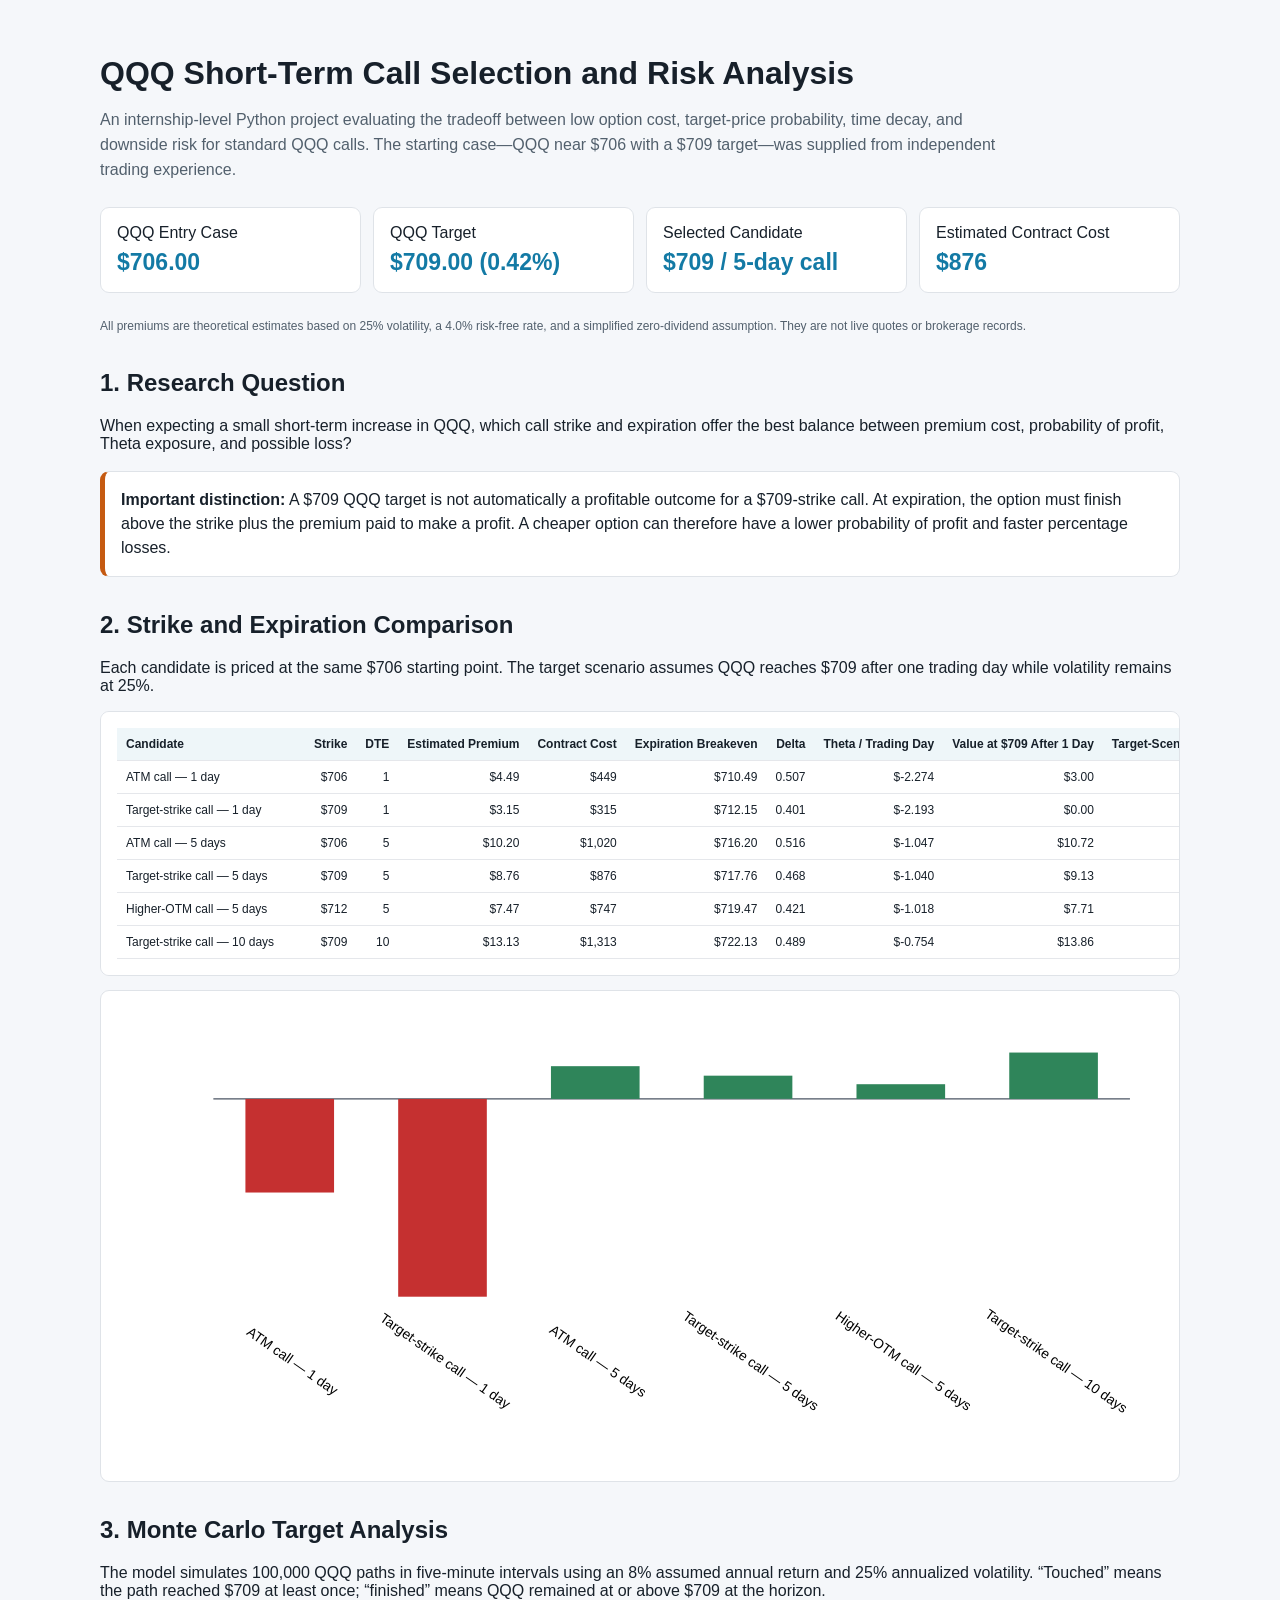
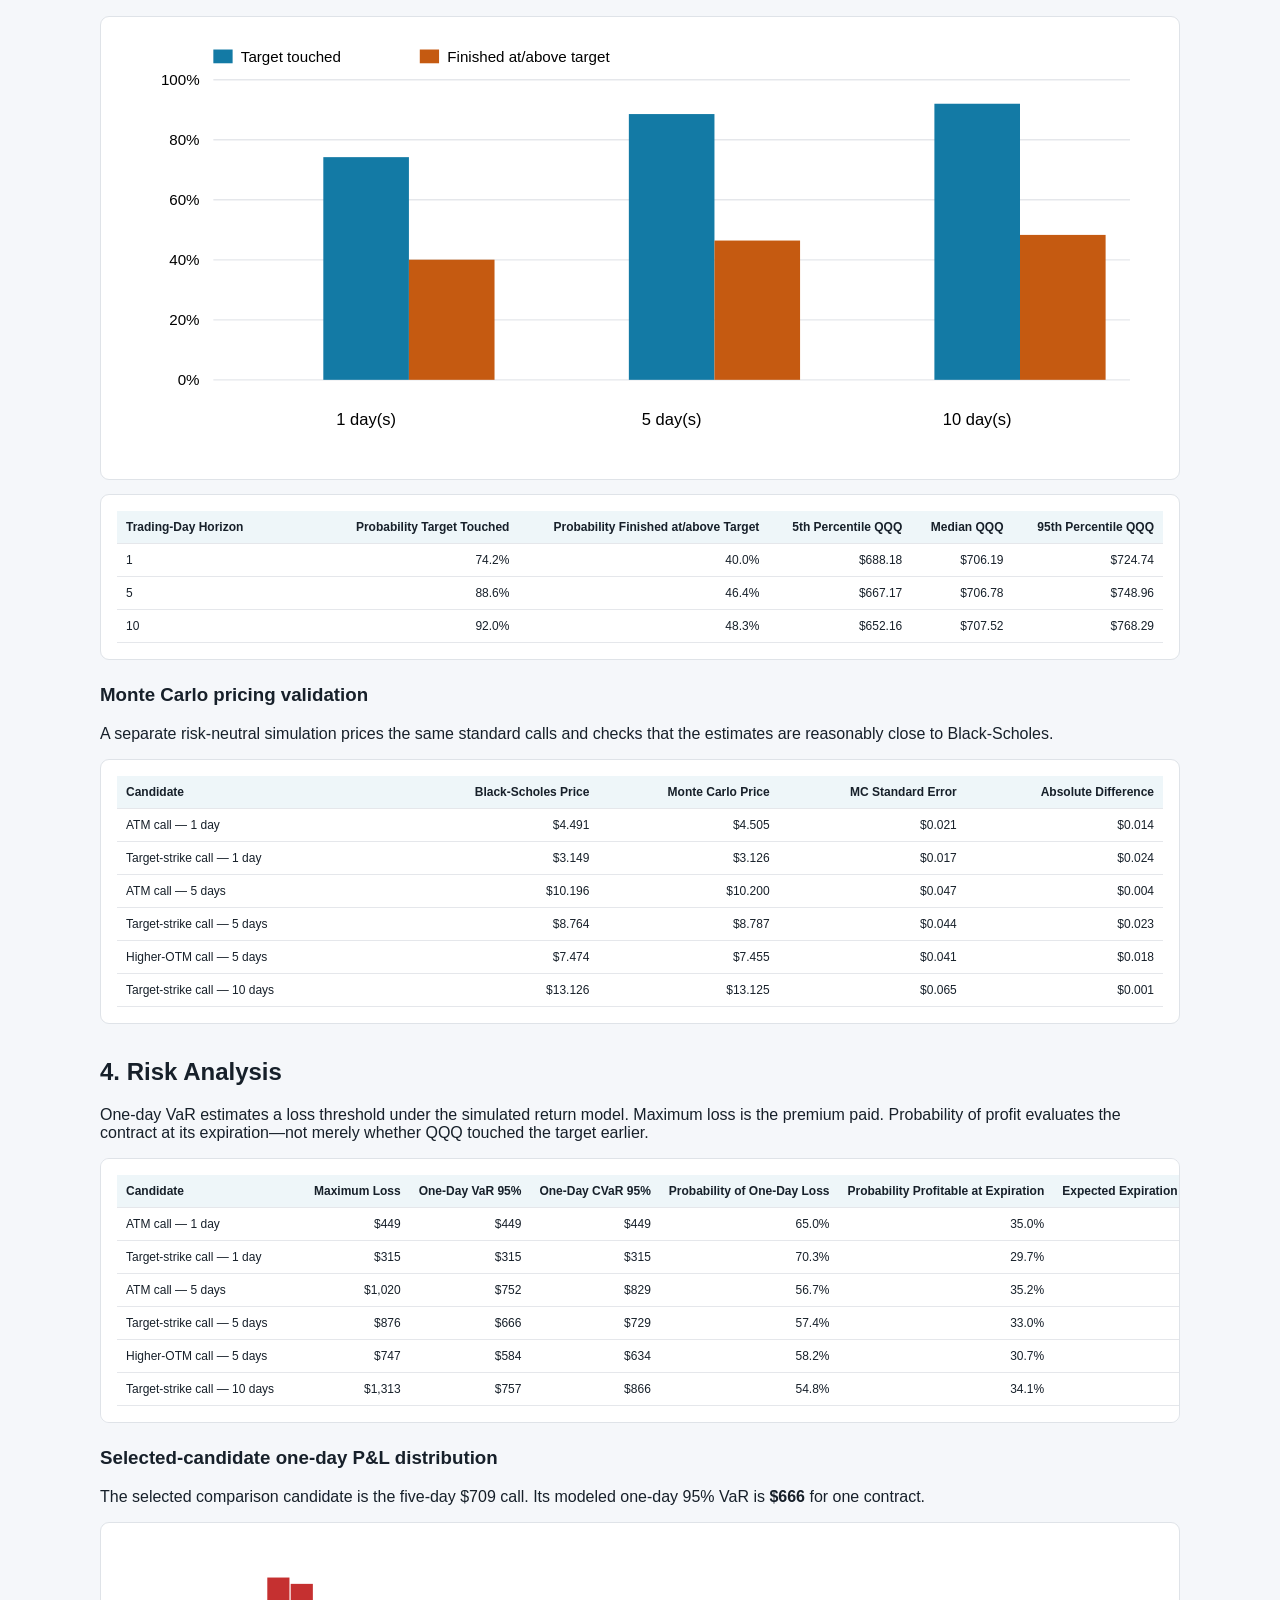
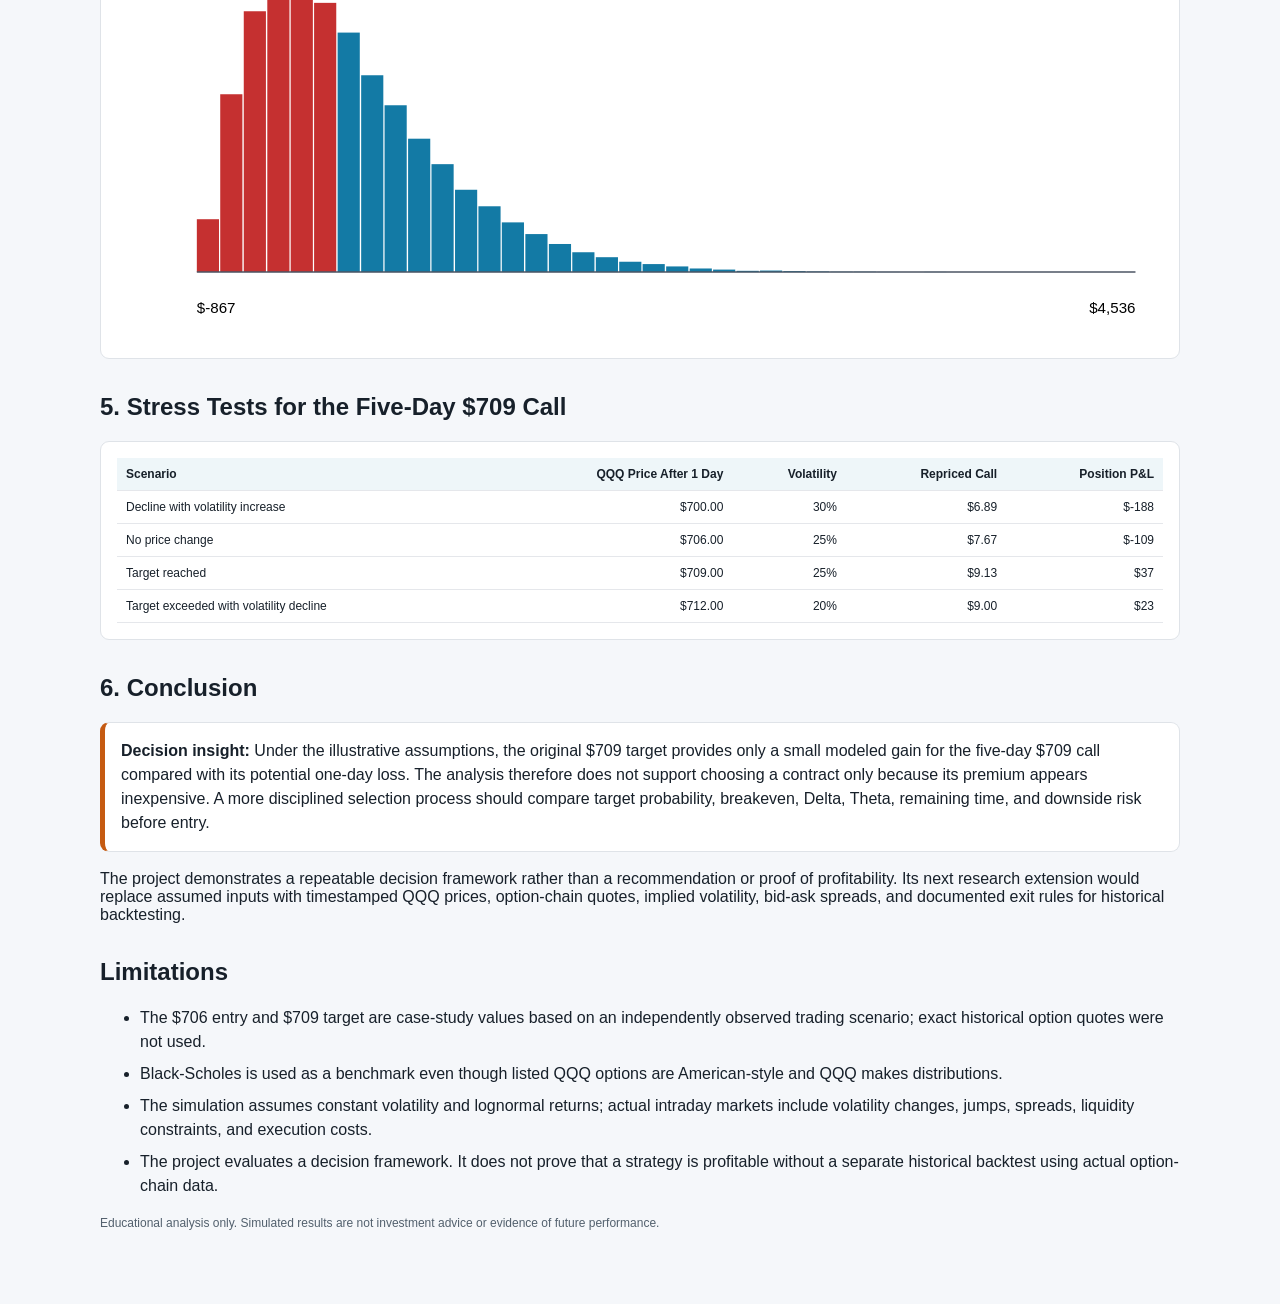
==== docs/index.html @ 21cd330d "Add project website" ====
<!doctype html>
<html lang="en"><head><meta charset="utf-8"><meta name="viewport" content="width=device-width,initial-scale=1">
<title>QQQ Short-Term Call Selection and Risk Analysis</title>
<style>
body { margin:0; background:#f5f7fa; color:#17202a; font-family:Arial,sans-serif; }
main { max-width:1080px; margin:0 auto; padding:34px 24px 60px; }
h1 { margin-bottom:8px; } h2 { margin-top:34px; } h3 { margin-top:24px; }
.subtitle { max-width:900px; color:#52606d; line-height:1.55; }
.cards { display:grid; grid-template-columns:repeat(4,minmax(0,1fr)); gap:12px; margin:24px 0; }
.card,.panel,.insight { background:white; border:1px solid #dfe3e8; border-radius:9px; padding:16px; }
.card strong { display:block; color:#137aa5; font-size:23px; margin-top:7px; }
.panel { margin-top:14px; overflow-x:auto; }
.insight { border-left:5px solid #c55a11; line-height:1.5; margin:18px 0; }
table { border-collapse:collapse; width:100%; font-size:12px; }
th,td { border-bottom:1px solid #e5e7eb; padding:9px; text-align:right; white-space:nowrap; }
th:first-child,td:first-child { text-align:left; white-space:normal; min-width:170px; }
th { background:#eef6f9; } li { margin:8px 0; line-height:1.5; }
svg { width:100%; height:auto; } .note { font-size:12px; color:#52606d; line-height:1.5; }
@media(max-width:760px) { .cards { grid-template-columns:repeat(2,1fr); } }
</style></head><body><main>
<h1>QQQ Short-Term Call Selection and Risk Analysis</h1>
<p class="subtitle">An internship-level Python project evaluating the tradeoff between low option cost, target-price probability, time decay, and downside risk for standard QQQ calls. The starting case—QQQ near $706 with a $709 target—was supplied from independent trading experience.</p>
<div class="cards">
  <div class="card">QQQ Entry Case<strong>$706.00</strong></div>
  <div class="card">QQQ Target<strong>$709.00 (0.42%)</strong></div>
  <div class="card">Selected Candidate<strong>$709 / 5-day call</strong></div>
  <div class="card">Estimated Contract Cost<strong>$876</strong></div>
</div>
<p class="note">All premiums are theoretical estimates based on 25% volatility, a 4.0% risk-free rate, and a simplified zero-dividend assumption. They are not live quotes or brokerage records.</p>
<h2>1. Research Question</h2>
<p>When expecting a small short-term increase in QQQ, which call strike and expiration offer the best balance between premium cost, probability of profit, Theta exposure, and possible loss?</p>
<div class="insight"><strong>Important distinction:</strong> A $709 QQQ target is not automatically a profitable outcome for a $709-strike call. At expiration, the option must finish above the strike plus the premium paid to make a profit. A cheaper option can therefore have a lower probability of profit and faster percentage losses.</div>
<h2>2. Strike and Expiration Comparison</h2>
<p>Each candidate is priced at the same $706 starting point. The target scenario assumes QQQ reaches $709 after one trading day while volatility remains at 25%.</p>
<div class="panel"><table><thead><tr><th>Candidate</th><th>Strike</th><th>DTE</th><th>Estimated Premium</th><th>Contract Cost</th><th>Expiration Breakeven</th><th>Delta</th><th>Theta / Trading Day</th><th>Value at $709 After 1 Day</th><th>Target-Scenario P&amp;L</th><th>Target-Scenario Return</th></tr></thead><tbody><tr><td>ATM call — 1 day</td><td>$706</td><td>1</td><td>$4.49</td><td>$449</td><td>$710.49</td><td>0.507</td><td>$-2.274</td><td>$3.00</td><td>$-149</td><td>-33.2%</td></tr><tr><td>Target-strike call — 1 day</td><td>$709</td><td>1</td><td>$3.15</td><td>$315</td><td>$712.15</td><td>0.401</td><td>$-2.193</td><td>$0.00</td><td>$-315</td><td>-100.0%</td></tr><tr><td>ATM call — 5 days</td><td>$706</td><td>5</td><td>$10.20</td><td>$1,020</td><td>$716.20</td><td>0.516</td><td>$-1.047</td><td>$10.72</td><td>$52</td><td>5.1%</td></tr><tr><td>Target-strike call — 5 days</td><td>$709</td><td>5</td><td>$8.76</td><td>$876</td><td>$717.76</td><td>0.468</td><td>$-1.040</td><td>$9.13</td><td>$37</td><td>4.2%</td></tr><tr><td>Higher-OTM call — 5 days</td><td>$712</td><td>5</td><td>$7.47</td><td>$747</td><td>$719.47</td><td>0.421</td><td>$-1.018</td><td>$7.71</td><td>$23</td><td>3.1%</td></tr><tr><td>Target-strike call — 10 days</td><td>$709</td><td>10</td><td>$13.13</td><td>$1,313</td><td>$722.13</td><td>0.489</td><td>$-0.754</td><td>$13.86</td><td>$74</td><td>5.6%</td></tr></tbody></table></div>
<div class="panel"><svg viewBox="0 0 760 330" role="img" aria-label="Target scenario profit and loss"><line x1="70" y1="66.8" x2="736" y2="66.8" stroke="#4b5563"/><rect x="93.3" y="66.8" width="64.4" height="68.0" fill="#c53030"/><text x="125.5" y="260" text-anchor="middle" font-size="10" transform="rotate(35 125.5 260)">ATM call — 1 day</text><rect x="204.3" y="66.8" width="64.4" height="143.7" fill="#c53030"/><text x="236.5" y="260" text-anchor="middle" font-size="10" transform="rotate(35 236.5 260)">Target-strike call — 1 day</text><rect x="315.3" y="43.0" width="64.4" height="23.8" fill="#2f855a"/><text x="347.5" y="260" text-anchor="middle" font-size="10" transform="rotate(35 347.5 260)">ATM call — 5 days</text><rect x="426.3" y="49.9" width="64.4" height="16.8" fill="#2f855a"/><text x="458.5" y="260" text-anchor="middle" font-size="10" transform="rotate(35 458.5 260)">Target-strike call — 5 days</text><rect x="537.3" y="56.1" width="64.4" height="10.7" fill="#2f855a"/><text x="569.5" y="260" text-anchor="middle" font-size="10" transform="rotate(35 569.5 260)">Higher-OTM call — 5 days</text><rect x="648.3" y="33.1" width="64.4" height="33.7" fill="#2f855a"/><text x="680.5" y="260" text-anchor="middle" font-size="10" transform="rotate(35 680.5 260)">Target-strike call — 10 days</text></svg></div>
<h2>3. Monte Carlo Target Analysis</h2>
<p>The model simulates 100,000 QQQ paths in five-minute intervals using an 8% assumed annual return and 25% annualized volatility. “Touched” means the path reached $709 at least once; “finished” means QQQ remained at or above $709 at the horizon.</p>
<div class="panel"><svg viewBox="0 0 760 310" role="img" aria-label="Target probabilities by horizon"><line x1="70" y1="252.0" x2="736" y2="252.0" stroke="#e5e7eb"/><text x="60" y="256.0" text-anchor="end" font-size="11">0%</text><line x1="70" y1="208.4" x2="736" y2="208.4" stroke="#e5e7eb"/><text x="60" y="212.4" text-anchor="end" font-size="11">20%</text><line x1="70" y1="164.8" x2="736" y2="164.8" stroke="#e5e7eb"/><text x="60" y="168.8" text-anchor="end" font-size="11">40%</text><line x1="70" y1="121.2" x2="736" y2="121.2" stroke="#e5e7eb"/><text x="60" y="125.2" text-anchor="end" font-size="11">60%</text><line x1="70" y1="77.6" x2="736" y2="77.6" stroke="#e5e7eb"/><text x="60" y="81.6" text-anchor="end" font-size="11">80%</text><line x1="70" y1="34.0" x2="736" y2="34.0" stroke="#e5e7eb"/><text x="60" y="38.0" text-anchor="end" font-size="11">100%</text><rect x="149.9" y="90.2" width="62.2" height="161.8" fill="#137aa5"/><rect x="212.1" y="164.7" width="62.2" height="87.3" fill="#c55a11"/><text x="181.0" y="285" text-anchor="middle" font-size="12">1 day(s)</text><rect x="371.9" y="58.9" width="62.2" height="193.1" fill="#137aa5"/><rect x="434.1" y="150.8" width="62.2" height="101.2" fill="#c55a11"/><text x="403.0" y="285" text-anchor="middle" font-size="12">5 day(s)</text><rect x="593.9" y="51.4" width="62.2" height="200.6" fill="#137aa5"/><rect x="656.1" y="146.7" width="62.2" height="105.3" fill="#c55a11"/><text x="625.0" y="285" text-anchor="middle" font-size="12">10 day(s)</text><rect x="70" y="12" width="14" height="10" fill="#137aa5"/><text x="90" y="21" font-size="11">Target touched</text><rect x="220" y="12" width="14" height="10" fill="#c55a11"/><text x="240" y="21" font-size="11">Finished at/above target</text></svg></div>
<div class="panel"><table><thead><tr><th>Trading-Day Horizon</th><th>Probability Target Touched</th><th>Probability Finished at/above Target</th><th>5th Percentile QQQ</th><th>Median QQQ</th><th>95th Percentile QQQ</th></tr></thead><tbody><tr><td>1</td><td>74.2%</td><td>40.0%</td><td>$688.18</td><td>$706.19</td><td>$724.74</td></tr><tr><td>5</td><td>88.6%</td><td>46.4%</td><td>$667.17</td><td>$706.78</td><td>$748.96</td></tr><tr><td>10</td><td>92.0%</td><td>48.3%</td><td>$652.16</td><td>$707.52</td><td>$768.29</td></tr></tbody></table></div>
<h3>Monte Carlo pricing validation</h3>
<p>A separate risk-neutral simulation prices the same standard calls and checks that the estimates are reasonably close to Black-Scholes.</p>
<div class="panel"><table><thead><tr><th>Candidate</th><th>Black-Scholes Price</th><th>Monte Carlo Price</th><th>MC Standard Error</th><th>Absolute Difference</th></tr></thead><tbody><tr><td>ATM call — 1 day</td><td>$4.491</td><td>$4.505</td><td>$0.021</td><td>$0.014</td></tr><tr><td>Target-strike call — 1 day</td><td>$3.149</td><td>$3.126</td><td>$0.017</td><td>$0.024</td></tr><tr><td>ATM call — 5 days</td><td>$10.196</td><td>$10.200</td><td>$0.047</td><td>$0.004</td></tr><tr><td>Target-strike call — 5 days</td><td>$8.764</td><td>$8.787</td><td>$0.044</td><td>$0.023</td></tr><tr><td>Higher-OTM call — 5 days</td><td>$7.474</td><td>$7.455</td><td>$0.041</td><td>$0.018</td></tr><tr><td>Target-strike call — 10 days</td><td>$13.126</td><td>$13.125</td><td>$0.065</td><td>$0.001</td></tr></tbody></table></div>
<h2>4. Risk Analysis</h2>
<p>One-day VaR estimates a loss threshold under the simulated return model. Maximum loss is the premium paid. Probability of profit evaluates the contract at its expiration—not merely whether QQQ touched the target earlier.</p>
<div class="panel"><table><thead><tr><th>Candidate</th><th>Maximum Loss</th><th>One-Day VaR 95%</th><th>One-Day CVaR 95%</th><th>Probability of One-Day Loss</th><th>Probability Profitable at Expiration</th><th>Expected Expiration P&amp;L</th></tr></thead><tbody><tr><td>ATM call — 1 day</td><td>$449</td><td>$449</td><td>$449</td><td>65.0%</td><td>35.0%</td><td>$9</td></tr><tr><td>Target-strike call — 1 day</td><td>$315</td><td>$315</td><td>$315</td><td>70.3%</td><td>29.7%</td><td>$7</td></tr><tr><td>ATM call — 5 days</td><td>$1,020</td><td>$752</td><td>$829</td><td>56.7%</td><td>35.2%</td><td>$36</td></tr><tr><td>Target-strike call — 5 days</td><td>$876</td><td>$666</td><td>$729</td><td>57.4%</td><td>33.0%</td><td>$33</td></tr><tr><td>Higher-OTM call — 5 days</td><td>$747</td><td>$584</td><td>$634</td><td>58.2%</td><td>30.7%</td><td>$30</td></tr><tr><td>Target-strike call — 10 days</td><td>$1,313</td><td>$757</td><td>$866</td><td>54.8%</td><td>34.1%</td><td>$69</td></tr></tbody></table></div>
<h3>Selected-candidate one-day P&amp;L distribution</h3>
<p>The selected comparison candidate is the five-day $709 call. Its modeled one-day 95% VaR is <strong>$666</strong> for one contract.</p>
<div class="panel"><svg viewBox="0 0 760 290" role="img" aria-label="Selected call simulated one-day profit and loss"><rect x="58.0" y="203.6" width="16.1" height="38.4" fill="#c53030"/><rect x="75.0" y="112.8" width="16.1" height="129.2" fill="#c53030"/><rect x="92.1" y="52.5" width="16.1" height="189.5" fill="#c53030"/><rect x="109.2" y="28.0" width="16.1" height="214.0" fill="#c53030"/><rect x="126.2" y="32.6" width="16.1" height="209.4" fill="#c53030"/><rect x="143.2" y="46.4" width="16.1" height="195.6" fill="#c53030"/><rect x="160.3" y="68.0" width="16.1" height="174.0" fill="#137aa5"/><rect x="177.4" y="99.0" width="16.1" height="143.0" fill="#137aa5"/><rect x="194.4" y="120.8" width="16.1" height="121.2" fill="#137aa5"/><rect x="211.5" y="145.1" width="16.1" height="96.9" fill="#137aa5"/><rect x="228.5" y="163.6" width="16.1" height="78.4" fill="#137aa5"/><rect x="245.6" y="182.2" width="16.1" height="59.8" fill="#137aa5"/><rect x="262.6" y="194.2" width="16.1" height="47.8" fill="#137aa5"/><rect x="279.6" y="205.9" width="16.1" height="36.1" fill="#137aa5"/><rect x="296.7" y="214.4" width="16.1" height="27.6" fill="#137aa5"/><rect x="313.8" y="221.6" width="16.1" height="20.4" fill="#137aa5"/><rect x="330.8" y="227.6" width="16.1" height="14.4" fill="#137aa5"/><rect x="347.9" y="231.2" width="16.1" height="10.8" fill="#137aa5"/><rect x="364.9" y="234.5" width="16.1" height="7.5" fill="#137aa5"/><rect x="381.9" y="236.2" width="16.1" height="5.8" fill="#137aa5"/><rect x="399.0" y="237.9" width="16.1" height="4.1" fill="#137aa5"/><rect x="416.1" y="239.4" width="16.1" height="2.6" fill="#137aa5"/><rect x="433.1" y="240.2" width="16.1" height="1.8" fill="#137aa5"/><rect x="450.2" y="241.1" width="16.1" height="0.9" fill="#137aa5"/><rect x="467.2" y="240.9" width="16.1" height="1.1" fill="#137aa5"/><rect x="484.2" y="241.3" width="16.1" height="0.7" fill="#137aa5"/><rect x="501.3" y="241.6" width="16.1" height="0.4" fill="#137aa5"/><rect x="518.4" y="241.8" width="16.1" height="0.2" fill="#137aa5"/><rect x="535.4" y="241.8" width="16.1" height="0.2" fill="#137aa5"/><rect x="552.5" y="241.9" width="16.1" height="0.1" fill="#137aa5"/><rect x="569.5" y="242.0" width="16.1" height="0.0" fill="#137aa5"/><rect x="586.6" y="241.9" width="16.1" height="0.1" fill="#137aa5"/><rect x="603.6" y="242.0" width="16.1" height="0.0" fill="#137aa5"/><rect x="620.6" y="242.0" width="16.1" height="0.0" fill="#137aa5"/><rect x="637.7" y="242.0" width="16.1" height="0.0" fill="#137aa5"/><rect x="654.8" y="242.0" width="16.1" height="0.0" fill="#137aa5"/><rect x="671.8" y="242.0" width="16.1" height="0.0" fill="#137aa5"/><rect x="688.9" y="242.0" width="16.1" height="0.0" fill="#137aa5"/><rect x="705.9" y="242.0" width="16.1" height="0.0" fill="#137aa5"/><rect x="723.0" y="242.0" width="16.1" height="0.0" fill="#137aa5"/><line x1="58" y1="242" x2="740" y2="242" stroke="#4b5563"/><text x="58" y="272" font-size="11">$-867</text><text x="740" y="272" text-anchor="end" font-size="11">$4,536</text></svg></div>
<h2>5. Stress Tests for the Five-Day $709 Call</h2>
<div class="panel"><table><thead><tr><th>Scenario</th><th>QQQ Price After 1 Day</th><th>Volatility</th><th>Repriced Call</th><th>Position P&amp;L</th></tr></thead><tbody><tr><td>Decline with volatility increase</td><td>$700.00</td><td>30%</td><td>$6.89</td><td>$-188</td></tr><tr><td>No price change</td><td>$706.00</td><td>25%</td><td>$7.67</td><td>$-109</td></tr><tr><td>Target reached</td><td>$709.00</td><td>25%</td><td>$9.13</td><td>$37</td></tr><tr><td>Target exceeded with volatility decline</td><td>$712.00</td><td>20%</td><td>$9.00</td><td>$23</td></tr></tbody></table></div>
<h2>6. Conclusion</h2>
<div class="insight"><strong>Decision insight:</strong> Under the illustrative assumptions, the original $709 target provides only a small modeled gain for the five-day $709 call compared with its potential one-day loss. The analysis therefore does not support choosing a contract only because its premium appears inexpensive. A more disciplined selection process should compare target probability, breakeven, Delta, Theta, remaining time, and downside risk before entry.</div>
<p>The project demonstrates a repeatable decision framework rather than a recommendation or proof of profitability. Its next research extension would replace assumed inputs with timestamped QQQ prices, option-chain quotes, implied volatility, bid-ask spreads, and documented exit rules for historical backtesting.</p>
<h2>Limitations</h2>
<ul>
  <li>The $706 entry and $709 target are case-study values based on an independently observed trading scenario; exact historical option quotes were not used.</li>
  <li>Black-Scholes is used as a benchmark even though listed QQQ options are American-style and QQQ makes distributions.</li>
  <li>The simulation assumes constant volatility and lognormal returns; actual intraday markets include volatility changes, jumps, spreads, liquidity constraints, and execution costs.</li>
  <li>The project evaluates a decision framework. It does not prove that a strategy is profitable without a separate historical backtest using actual option-chain data.</li>
</ul>
<p class="note">Educational analysis only. Simulated results are not investment advice or evidence of future performance.</p>
</main></body></html>
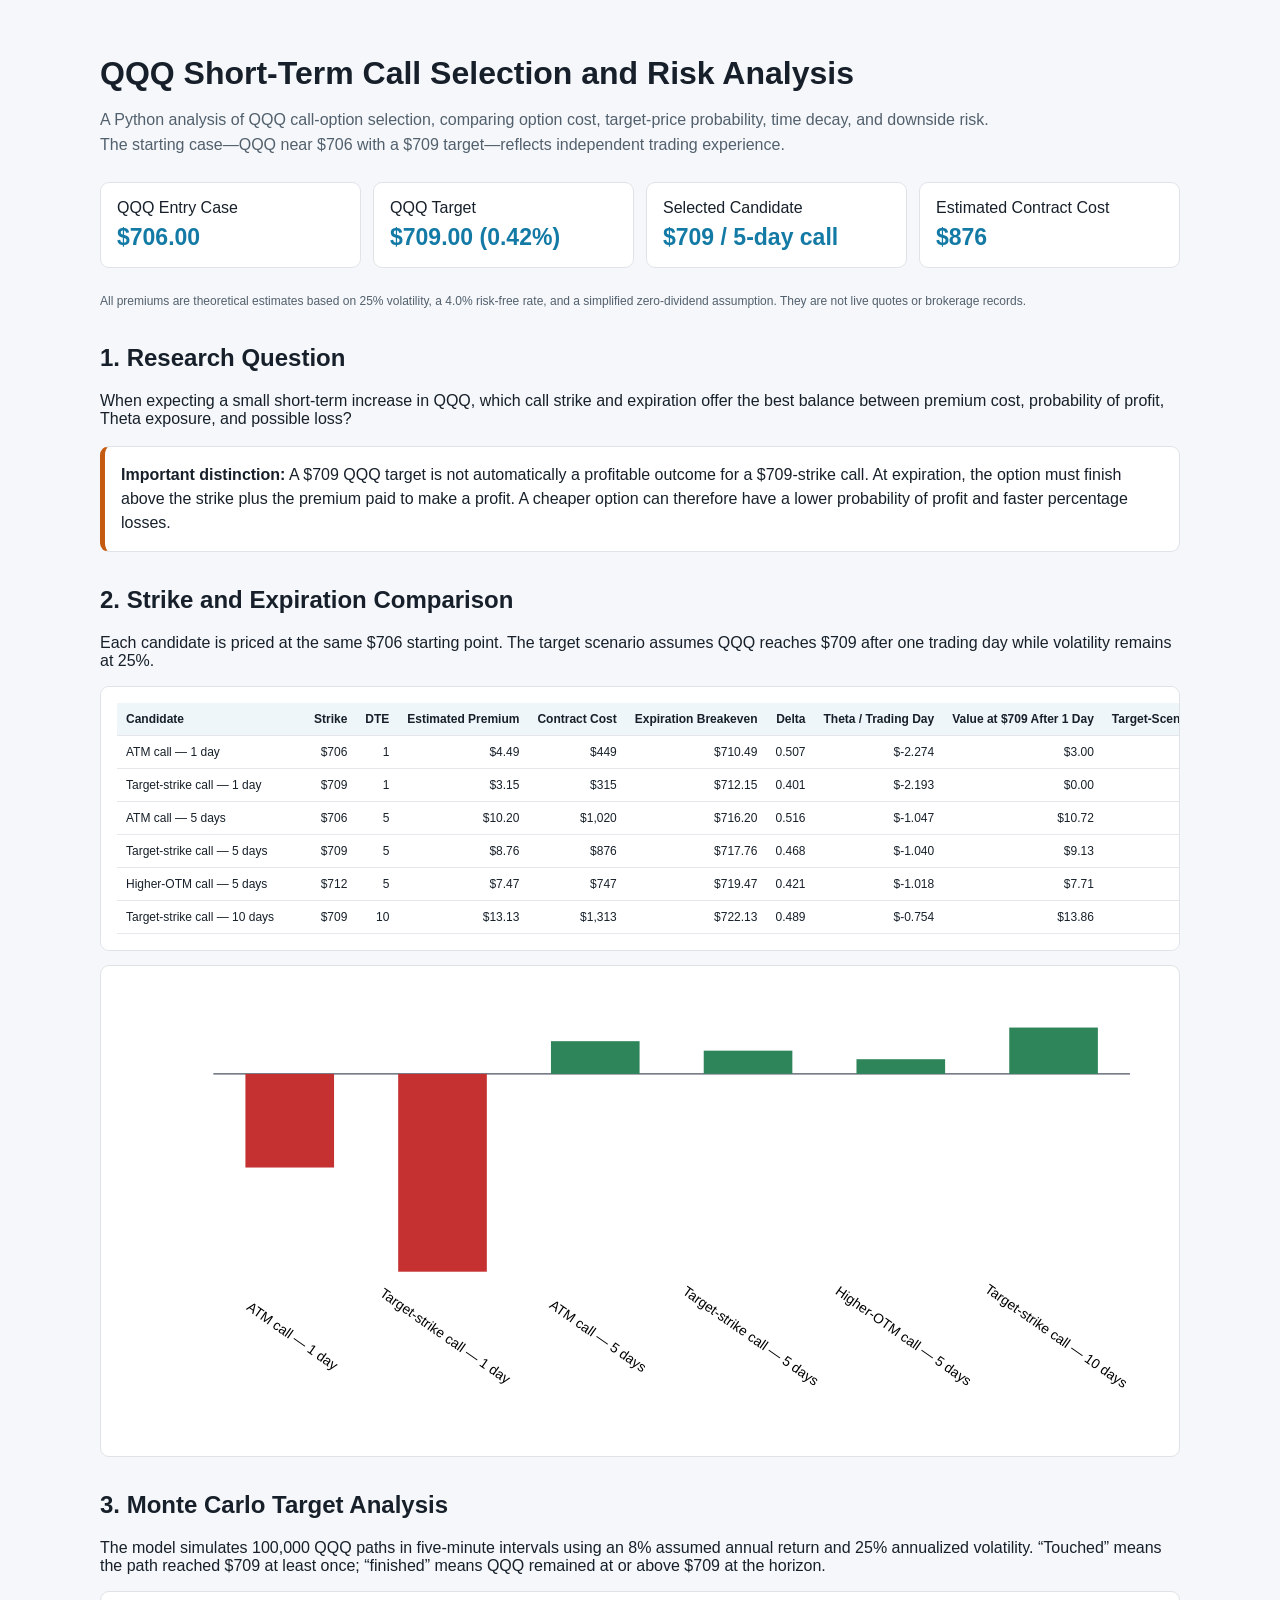
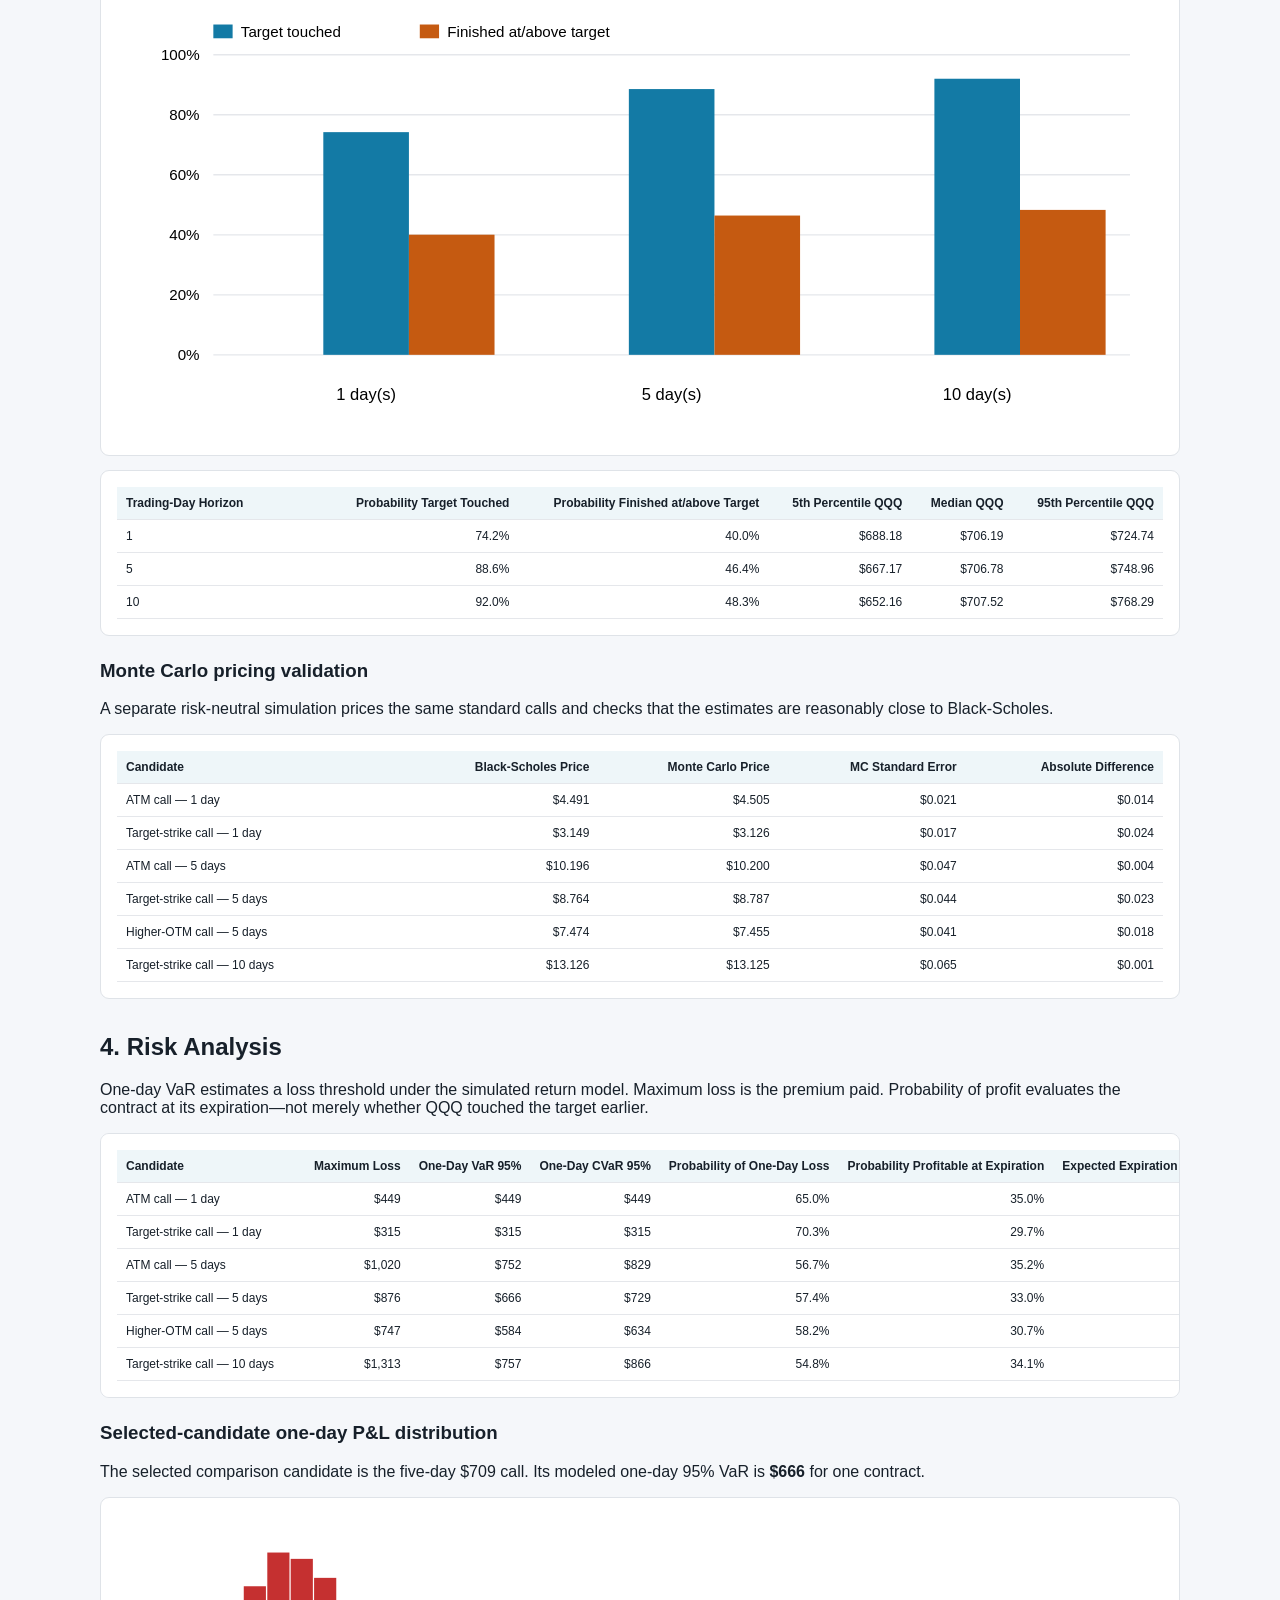
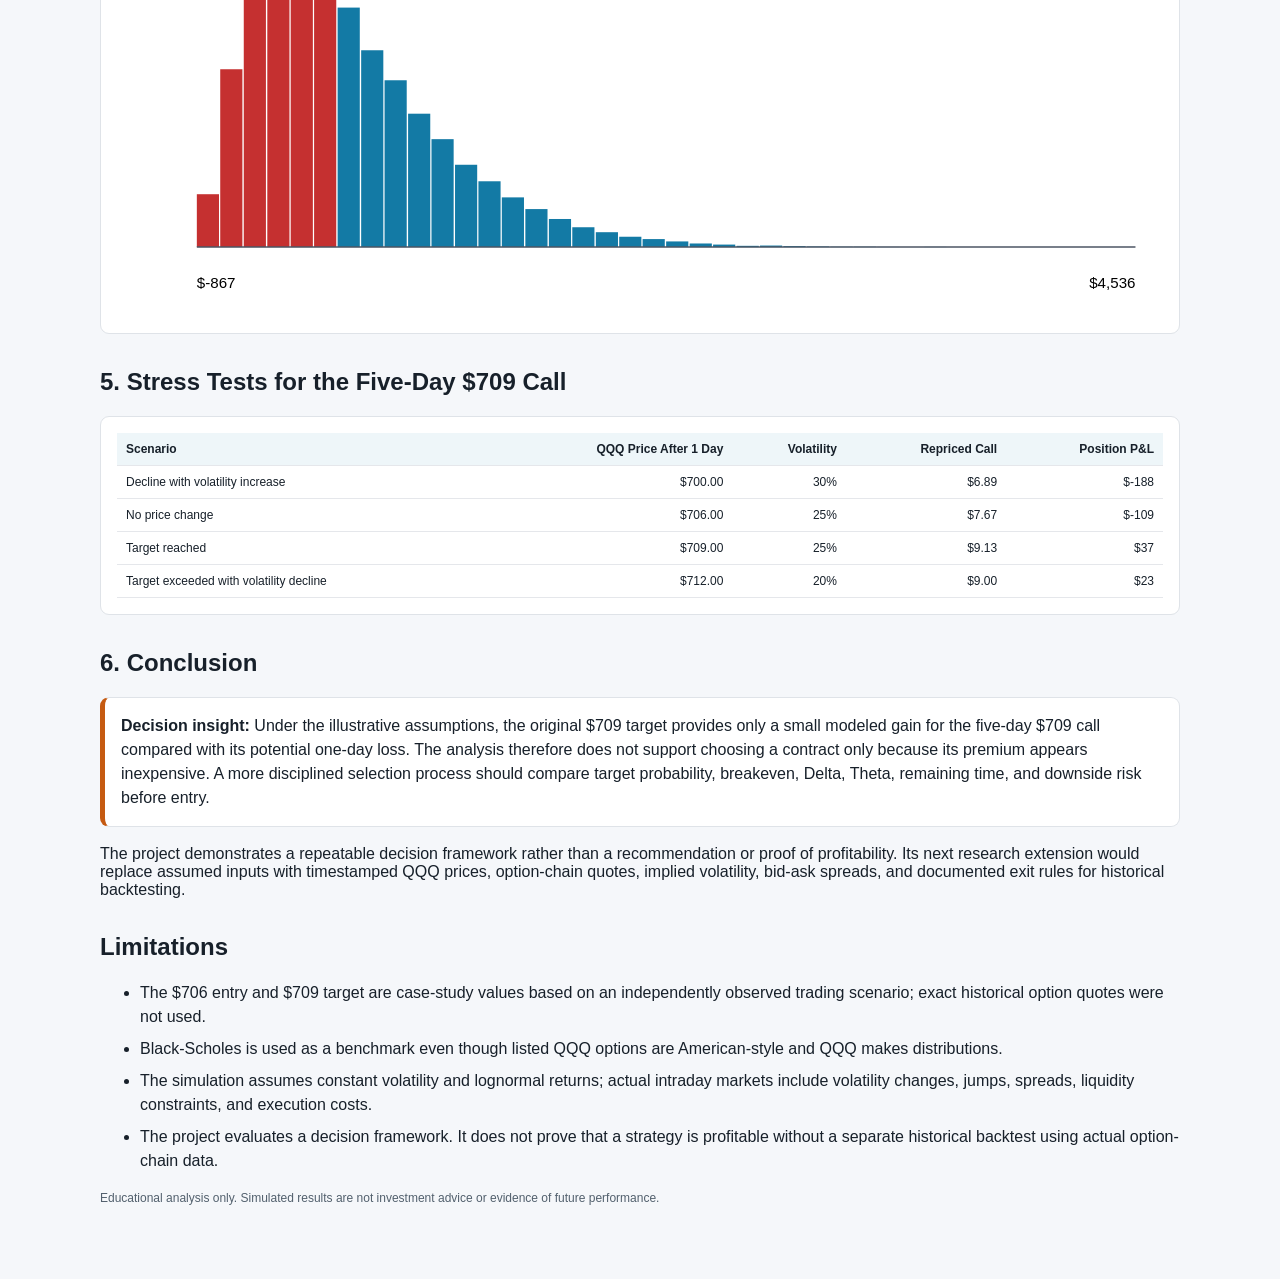
==== commit 69d7a319: "Refine QQQ project introduction" ====
--- a/docs/index.html
+++ b/docs/index.html
@@ -19,7 +19,7 @@
 @media(max-width:760px) { .cards { grid-template-columns:repeat(2,1fr); } }
 </style></head><body><main>
 <h1>QQQ Short-Term Call Selection and Risk Analysis</h1>
-<p class="subtitle">An internship-level Python project evaluating the tradeoff between low option cost, target-price probability, time decay, and downside risk for standard QQQ calls. The starting case—QQQ near $706 with a $709 target—was supplied from independent trading experience.</p>
+<p class="subtitle">A Python analysis of QQQ call-option selection, comparing option cost, target-price probability, time decay, and downside risk. The starting case—QQQ near $706 with a $709 target—reflects independent trading experience.</p>
 <div class="cards">
   <div class="card">QQQ Entry Case<strong>$706.00</strong></div>
   <div class="card">QQQ Target<strong>$709.00 (0.42%)</strong></div>
@@ -60,4 +60,4 @@
   <li>The project evaluates a decision framework. It does not prove that a strategy is profitable without a separate historical backtest using actual option-chain data.</li>
 </ul>
 <p class="note">Educational analysis only. Simulated results are not investment advice or evidence of future performance.</p>
-</main></body></html>+</main></body></html>
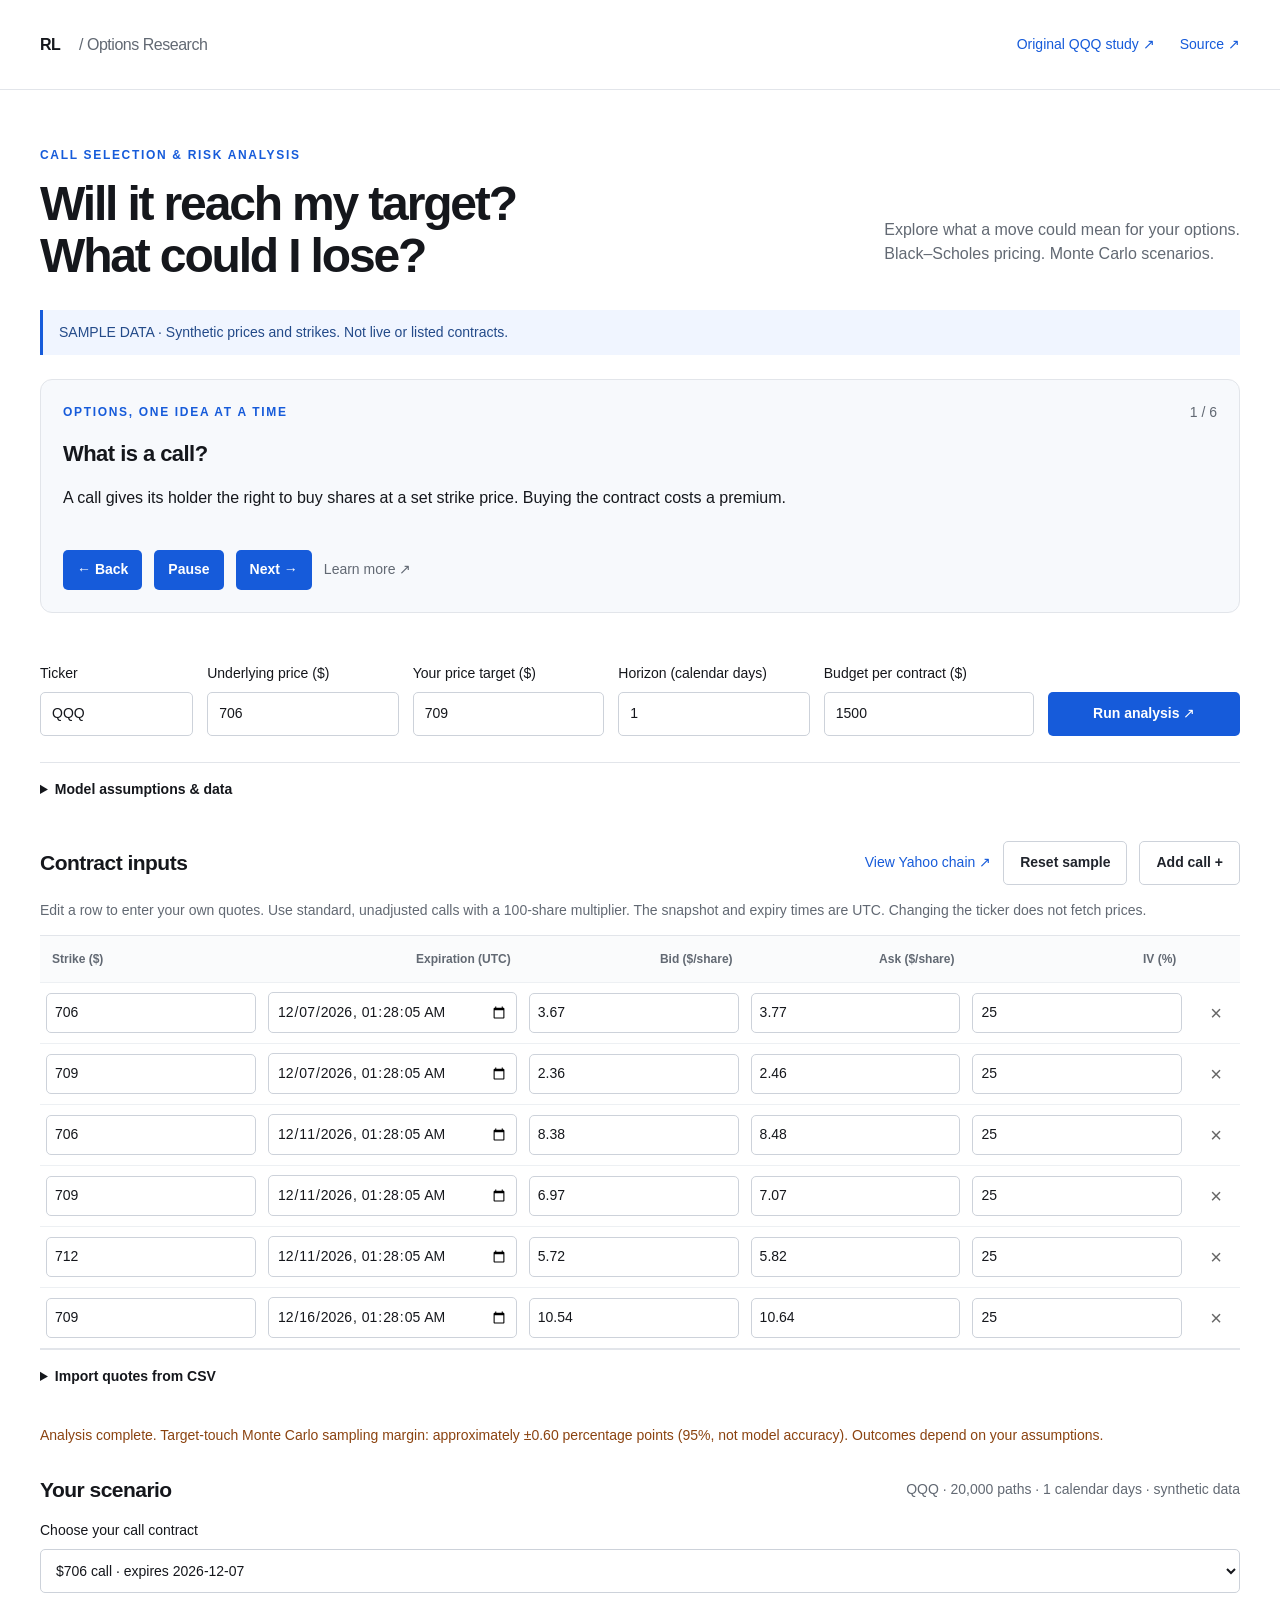
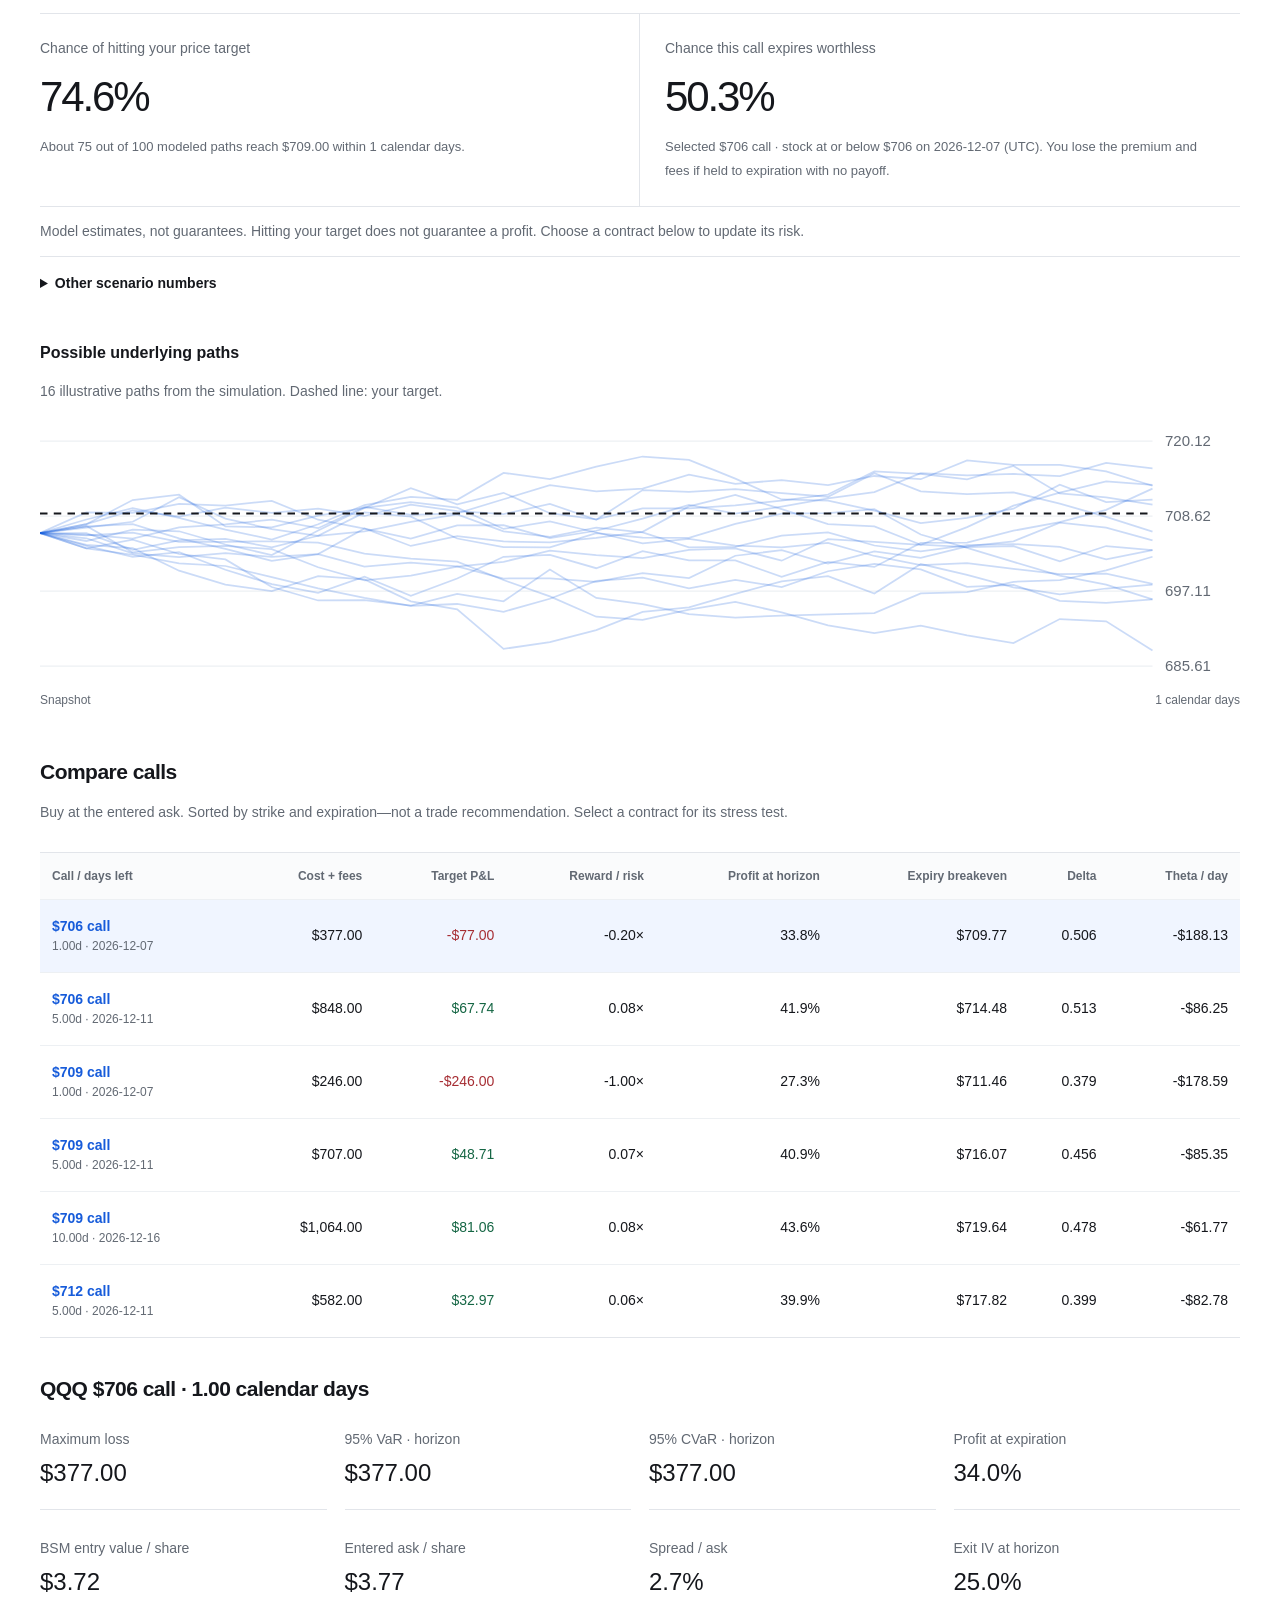
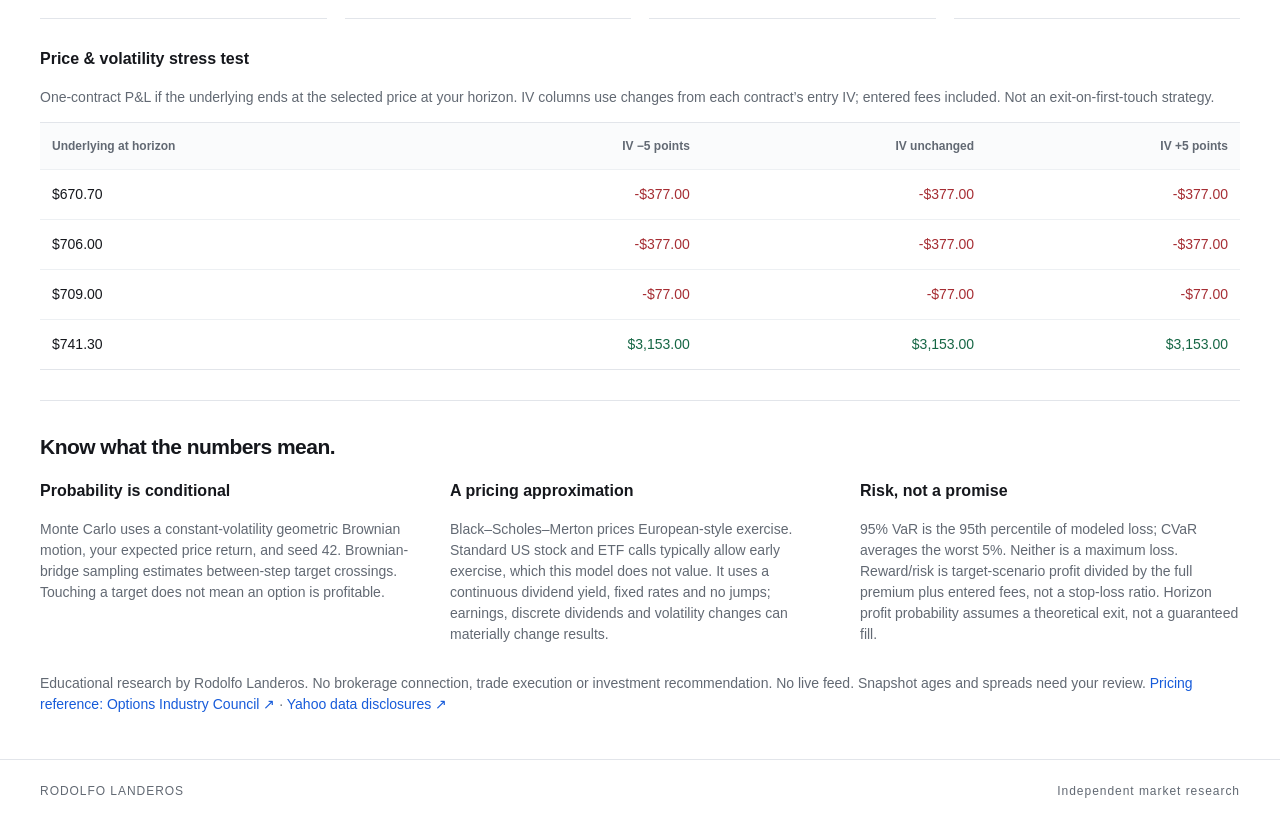
==== commit 8ee9cd62: "Add beginner probability summary and rotating options lessons" ====
--- a/docs/index.html
+++ b/docs/index.html
@@ -1,63 +1,386 @@
 <!doctype html>
-<html lang="en"><head><meta charset="utf-8"><meta name="viewport" content="width=device-width,initial-scale=1">
-<title>QQQ Short-Term Call Selection and Risk Analysis</title>
-<style>
-body { margin:0; background:#f5f7fa; color:#17202a; font-family:Arial,sans-serif; }
-main { max-width:1080px; margin:0 auto; padding:34px 24px 60px; }
-h1 { margin-bottom:8px; } h2 { margin-top:34px; } h3 { margin-top:24px; }
-.subtitle { max-width:900px; color:#52606d; line-height:1.55; }
-.cards { display:grid; grid-template-columns:repeat(4,minmax(0,1fr)); gap:12px; margin:24px 0; }
-.card,.panel,.insight { background:white; border:1px solid #dfe3e8; border-radius:9px; padding:16px; }
-.card strong { display:block; color:#137aa5; font-size:23px; margin-top:7px; }
-.panel { margin-top:14px; overflow-x:auto; }
-.insight { border-left:5px solid #c55a11; line-height:1.5; margin:18px 0; }
-table { border-collapse:collapse; width:100%; font-size:12px; }
-th,td { border-bottom:1px solid #e5e7eb; padding:9px; text-align:right; white-space:nowrap; }
-th:first-child,td:first-child { text-align:left; white-space:normal; min-width:170px; }
-th { background:#eef6f9; } li { margin:8px 0; line-height:1.5; }
-svg { width:100%; height:auto; } .note { font-size:12px; color:#52606d; line-height:1.5; }
-@media(max-width:760px) { .cards { grid-template-columns:repeat(2,1fr); } }
-</style></head><body><main>
-<h1>QQQ Short-Term Call Selection and Risk Analysis</h1>
-<p class="subtitle">A Python analysis of QQQ call-option selection, comparing option cost, target-price probability, time decay, and downside risk. The starting case—QQQ near $706 with a $709 target—reflects independent trading experience.</p>
-<div class="cards">
-  <div class="card">QQQ Entry Case<strong>$706.00</strong></div>
-  <div class="card">QQQ Target<strong>$709.00 (0.42%)</strong></div>
-  <div class="card">Selected Candidate<strong>$709 / 5-day call</strong></div>
-  <div class="card">Estimated Contract Cost<strong>$876</strong></div>
-</div>
-<p class="note">All premiums are theoretical estimates based on 25% volatility, a 4.0% risk-free rate, and a simplified zero-dividend assumption. They are not live quotes or brokerage records.</p>
-<h2>1. Research Question</h2>
-<p>When expecting a small short-term increase in QQQ, which call strike and expiration offer the best balance between premium cost, probability of profit, Theta exposure, and possible loss?</p>
-<div class="insight"><strong>Important distinction:</strong> A $709 QQQ target is not automatically a profitable outcome for a $709-strike call. At expiration, the option must finish above the strike plus the premium paid to make a profit. A cheaper option can therefore have a lower probability of profit and faster percentage losses.</div>
-<h2>2. Strike and Expiration Comparison</h2>
-<p>Each candidate is priced at the same $706 starting point. The target scenario assumes QQQ reaches $709 after one trading day while volatility remains at 25%.</p>
-<div class="panel"><table><thead><tr><th>Candidate</th><th>Strike</th><th>DTE</th><th>Estimated Premium</th><th>Contract Cost</th><th>Expiration Breakeven</th><th>Delta</th><th>Theta / Trading Day</th><th>Value at $709 After 1 Day</th><th>Target-Scenario P&amp;L</th><th>Target-Scenario Return</th></tr></thead><tbody><tr><td>ATM call — 1 day</td><td>$706</td><td>1</td><td>$4.49</td><td>$449</td><td>$710.49</td><td>0.507</td><td>$-2.274</td><td>$3.00</td><td>$-149</td><td>-33.2%</td></tr><tr><td>Target-strike call — 1 day</td><td>$709</td><td>1</td><td>$3.15</td><td>$315</td><td>$712.15</td><td>0.401</td><td>$-2.193</td><td>$0.00</td><td>$-315</td><td>-100.0%</td></tr><tr><td>ATM call — 5 days</td><td>$706</td><td>5</td><td>$10.20</td><td>$1,020</td><td>$716.20</td><td>0.516</td><td>$-1.047</td><td>$10.72</td><td>$52</td><td>5.1%</td></tr><tr><td>Target-strike call — 5 days</td><td>$709</td><td>5</td><td>$8.76</td><td>$876</td><td>$717.76</td><td>0.468</td><td>$-1.040</td><td>$9.13</td><td>$37</td><td>4.2%</td></tr><tr><td>Higher-OTM call — 5 days</td><td>$712</td><td>5</td><td>$7.47</td><td>$747</td><td>$719.47</td><td>0.421</td><td>$-1.018</td><td>$7.71</td><td>$23</td><td>3.1%</td></tr><tr><td>Target-strike call — 10 days</td><td>$709</td><td>10</td><td>$13.13</td><td>$1,313</td><td>$722.13</td><td>0.489</td><td>$-0.754</td><td>$13.86</td><td>$74</td><td>5.6%</td></tr></tbody></table></div>
-<div class="panel"><svg viewBox="0 0 760 330" role="img" aria-label="Target scenario profit and loss"><line x1="70" y1="66.8" x2="736" y2="66.8" stroke="#4b5563"/><rect x="93.3" y="66.8" width="64.4" height="68.0" fill="#c53030"/><text x="125.5" y="260" text-anchor="middle" font-size="10" transform="rotate(35 125.5 260)">ATM call — 1 day</text><rect x="204.3" y="66.8" width="64.4" height="143.7" fill="#c53030"/><text x="236.5" y="260" text-anchor="middle" font-size="10" transform="rotate(35 236.5 260)">Target-strike call — 1 day</text><rect x="315.3" y="43.0" width="64.4" height="23.8" fill="#2f855a"/><text x="347.5" y="260" text-anchor="middle" font-size="10" transform="rotate(35 347.5 260)">ATM call — 5 days</text><rect x="426.3" y="49.9" width="64.4" height="16.8" fill="#2f855a"/><text x="458.5" y="260" text-anchor="middle" font-size="10" transform="rotate(35 458.5 260)">Target-strike call — 5 days</text><rect x="537.3" y="56.1" width="64.4" height="10.7" fill="#2f855a"/><text x="569.5" y="260" text-anchor="middle" font-size="10" transform="rotate(35 569.5 260)">Higher-OTM call — 5 days</text><rect x="648.3" y="33.1" width="64.4" height="33.7" fill="#2f855a"/><text x="680.5" y="260" text-anchor="middle" font-size="10" transform="rotate(35 680.5 260)">Target-strike call — 10 days</text></svg></div>
-<h2>3. Monte Carlo Target Analysis</h2>
-<p>The model simulates 100,000 QQQ paths in five-minute intervals using an 8% assumed annual return and 25% annualized volatility. “Touched” means the path reached $709 at least once; “finished” means QQQ remained at or above $709 at the horizon.</p>
-<div class="panel"><svg viewBox="0 0 760 310" role="img" aria-label="Target probabilities by horizon"><line x1="70" y1="252.0" x2="736" y2="252.0" stroke="#e5e7eb"/><text x="60" y="256.0" text-anchor="end" font-size="11">0%</text><line x1="70" y1="208.4" x2="736" y2="208.4" stroke="#e5e7eb"/><text x="60" y="212.4" text-anchor="end" font-size="11">20%</text><line x1="70" y1="164.8" x2="736" y2="164.8" stroke="#e5e7eb"/><text x="60" y="168.8" text-anchor="end" font-size="11">40%</text><line x1="70" y1="121.2" x2="736" y2="121.2" stroke="#e5e7eb"/><text x="60" y="125.2" text-anchor="end" font-size="11">60%</text><line x1="70" y1="77.6" x2="736" y2="77.6" stroke="#e5e7eb"/><text x="60" y="81.6" text-anchor="end" font-size="11">80%</text><line x1="70" y1="34.0" x2="736" y2="34.0" stroke="#e5e7eb"/><text x="60" y="38.0" text-anchor="end" font-size="11">100%</text><rect x="149.9" y="90.2" width="62.2" height="161.8" fill="#137aa5"/><rect x="212.1" y="164.7" width="62.2" height="87.3" fill="#c55a11"/><text x="181.0" y="285" text-anchor="middle" font-size="12">1 day(s)</text><rect x="371.9" y="58.9" width="62.2" height="193.1" fill="#137aa5"/><rect x="434.1" y="150.8" width="62.2" height="101.2" fill="#c55a11"/><text x="403.0" y="285" text-anchor="middle" font-size="12">5 day(s)</text><rect x="593.9" y="51.4" width="62.2" height="200.6" fill="#137aa5"/><rect x="656.1" y="146.7" width="62.2" height="105.3" fill="#c55a11"/><text x="625.0" y="285" text-anchor="middle" font-size="12">10 day(s)</text><rect x="70" y="12" width="14" height="10" fill="#137aa5"/><text x="90" y="21" font-size="11">Target touched</text><rect x="220" y="12" width="14" height="10" fill="#c55a11"/><text x="240" y="21" font-size="11">Finished at/above target</text></svg></div>
-<div class="panel"><table><thead><tr><th>Trading-Day Horizon</th><th>Probability Target Touched</th><th>Probability Finished at/above Target</th><th>5th Percentile QQQ</th><th>Median QQQ</th><th>95th Percentile QQQ</th></tr></thead><tbody><tr><td>1</td><td>74.2%</td><td>40.0%</td><td>$688.18</td><td>$706.19</td><td>$724.74</td></tr><tr><td>5</td><td>88.6%</td><td>46.4%</td><td>$667.17</td><td>$706.78</td><td>$748.96</td></tr><tr><td>10</td><td>92.0%</td><td>48.3%</td><td>$652.16</td><td>$707.52</td><td>$768.29</td></tr></tbody></table></div>
-<h3>Monte Carlo pricing validation</h3>
-<p>A separate risk-neutral simulation prices the same standard calls and checks that the estimates are reasonably close to Black-Scholes.</p>
-<div class="panel"><table><thead><tr><th>Candidate</th><th>Black-Scholes Price</th><th>Monte Carlo Price</th><th>MC Standard Error</th><th>Absolute Difference</th></tr></thead><tbody><tr><td>ATM call — 1 day</td><td>$4.491</td><td>$4.505</td><td>$0.021</td><td>$0.014</td></tr><tr><td>Target-strike call — 1 day</td><td>$3.149</td><td>$3.126</td><td>$0.017</td><td>$0.024</td></tr><tr><td>ATM call — 5 days</td><td>$10.196</td><td>$10.200</td><td>$0.047</td><td>$0.004</td></tr><tr><td>Target-strike call — 5 days</td><td>$8.764</td><td>$8.787</td><td>$0.044</td><td>$0.023</td></tr><tr><td>Higher-OTM call — 5 days</td><td>$7.474</td><td>$7.455</td><td>$0.041</td><td>$0.018</td></tr><tr><td>Target-strike call — 10 days</td><td>$13.126</td><td>$13.125</td><td>$0.065</td><td>$0.001</td></tr></tbody></table></div>
-<h2>4. Risk Analysis</h2>
-<p>One-day VaR estimates a loss threshold under the simulated return model. Maximum loss is the premium paid. Probability of profit evaluates the contract at its expiration—not merely whether QQQ touched the target earlier.</p>
-<div class="panel"><table><thead><tr><th>Candidate</th><th>Maximum Loss</th><th>One-Day VaR 95%</th><th>One-Day CVaR 95%</th><th>Probability of One-Day Loss</th><th>Probability Profitable at Expiration</th><th>Expected Expiration P&amp;L</th></tr></thead><tbody><tr><td>ATM call — 1 day</td><td>$449</td><td>$449</td><td>$449</td><td>65.0%</td><td>35.0%</td><td>$9</td></tr><tr><td>Target-strike call — 1 day</td><td>$315</td><td>$315</td><td>$315</td><td>70.3%</td><td>29.7%</td><td>$7</td></tr><tr><td>ATM call — 5 days</td><td>$1,020</td><td>$752</td><td>$829</td><td>56.7%</td><td>35.2%</td><td>$36</td></tr><tr><td>Target-strike call — 5 days</td><td>$876</td><td>$666</td><td>$729</td><td>57.4%</td><td>33.0%</td><td>$33</td></tr><tr><td>Higher-OTM call — 5 days</td><td>$747</td><td>$584</td><td>$634</td><td>58.2%</td><td>30.7%</td><td>$30</td></tr><tr><td>Target-strike call — 10 days</td><td>$1,313</td><td>$757</td><td>$866</td><td>54.8%</td><td>34.1%</td><td>$69</td></tr></tbody></table></div>
-<h3>Selected-candidate one-day P&amp;L distribution</h3>
-<p>The selected comparison candidate is the five-day $709 call. Its modeled one-day 95% VaR is <strong>$666</strong> for one contract.</p>
-<div class="panel"><svg viewBox="0 0 760 290" role="img" aria-label="Selected call simulated one-day profit and loss"><rect x="58.0" y="203.6" width="16.1" height="38.4" fill="#c53030"/><rect x="75.0" y="112.8" width="16.1" height="129.2" fill="#c53030"/><rect x="92.1" y="52.5" width="16.1" height="189.5" fill="#c53030"/><rect x="109.2" y="28.0" width="16.1" height="214.0" fill="#c53030"/><rect x="126.2" y="32.6" width="16.1" height="209.4" fill="#c53030"/><rect x="143.2" y="46.4" width="16.1" height="195.6" fill="#c53030"/><rect x="160.3" y="68.0" width="16.1" height="174.0" fill="#137aa5"/><rect x="177.4" y="99.0" width="16.1" height="143.0" fill="#137aa5"/><rect x="194.4" y="120.8" width="16.1" height="121.2" fill="#137aa5"/><rect x="211.5" y="145.1" width="16.1" height="96.9" fill="#137aa5"/><rect x="228.5" y="163.6" width="16.1" height="78.4" fill="#137aa5"/><rect x="245.6" y="182.2" width="16.1" height="59.8" fill="#137aa5"/><rect x="262.6" y="194.2" width="16.1" height="47.8" fill="#137aa5"/><rect x="279.6" y="205.9" width="16.1" height="36.1" fill="#137aa5"/><rect x="296.7" y="214.4" width="16.1" height="27.6" fill="#137aa5"/><rect x="313.8" y="221.6" width="16.1" height="20.4" fill="#137aa5"/><rect x="330.8" y="227.6" width="16.1" height="14.4" fill="#137aa5"/><rect x="347.9" y="231.2" width="16.1" height="10.8" fill="#137aa5"/><rect x="364.9" y="234.5" width="16.1" height="7.5" fill="#137aa5"/><rect x="381.9" y="236.2" width="16.1" height="5.8" fill="#137aa5"/><rect x="399.0" y="237.9" width="16.1" height="4.1" fill="#137aa5"/><rect x="416.1" y="239.4" width="16.1" height="2.6" fill="#137aa5"/><rect x="433.1" y="240.2" width="16.1" height="1.8" fill="#137aa5"/><rect x="450.2" y="241.1" width="16.1" height="0.9" fill="#137aa5"/><rect x="467.2" y="240.9" width="16.1" height="1.1" fill="#137aa5"/><rect x="484.2" y="241.3" width="16.1" height="0.7" fill="#137aa5"/><rect x="501.3" y="241.6" width="16.1" height="0.4" fill="#137aa5"/><rect x="518.4" y="241.8" width="16.1" height="0.2" fill="#137aa5"/><rect x="535.4" y="241.8" width="16.1" height="0.2" fill="#137aa5"/><rect x="552.5" y="241.9" width="16.1" height="0.1" fill="#137aa5"/><rect x="569.5" y="242.0" width="16.1" height="0.0" fill="#137aa5"/><rect x="586.6" y="241.9" width="16.1" height="0.1" fill="#137aa5"/><rect x="603.6" y="242.0" width="16.1" height="0.0" fill="#137aa5"/><rect x="620.6" y="242.0" width="16.1" height="0.0" fill="#137aa5"/><rect x="637.7" y="242.0" width="16.1" height="0.0" fill="#137aa5"/><rect x="654.8" y="242.0" width="16.1" height="0.0" fill="#137aa5"/><rect x="671.8" y="242.0" width="16.1" height="0.0" fill="#137aa5"/><rect x="688.9" y="242.0" width="16.1" height="0.0" fill="#137aa5"/><rect x="705.9" y="242.0" width="16.1" height="0.0" fill="#137aa5"/><rect x="723.0" y="242.0" width="16.1" height="0.0" fill="#137aa5"/><line x1="58" y1="242" x2="740" y2="242" stroke="#4b5563"/><text x="58" y="272" font-size="11">$-867</text><text x="740" y="272" text-anchor="end" font-size="11">$4,536</text></svg></div>
-<h2>5. Stress Tests for the Five-Day $709 Call</h2>
-<div class="panel"><table><thead><tr><th>Scenario</th><th>QQQ Price After 1 Day</th><th>Volatility</th><th>Repriced Call</th><th>Position P&amp;L</th></tr></thead><tbody><tr><td>Decline with volatility increase</td><td>$700.00</td><td>30%</td><td>$6.89</td><td>$-188</td></tr><tr><td>No price change</td><td>$706.00</td><td>25%</td><td>$7.67</td><td>$-109</td></tr><tr><td>Target reached</td><td>$709.00</td><td>25%</td><td>$9.13</td><td>$37</td></tr><tr><td>Target exceeded with volatility decline</td><td>$712.00</td><td>20%</td><td>$9.00</td><td>$23</td></tr></tbody></table></div>
-<h2>6. Conclusion</h2>
-<div class="insight"><strong>Decision insight:</strong> Under the illustrative assumptions, the original $709 target provides only a small modeled gain for the five-day $709 call compared with its potential one-day loss. The analysis therefore does not support choosing a contract only because its premium appears inexpensive. A more disciplined selection process should compare target probability, breakeven, Delta, Theta, remaining time, and downside risk before entry.</div>
-<p>The project demonstrates a repeatable decision framework rather than a recommendation or proof of profitability. Its next research extension would replace assumed inputs with timestamped QQQ prices, option-chain quotes, implied volatility, bid-ask spreads, and documented exit rules for historical backtesting.</p>
-<h2>Limitations</h2>
-<ul>
-  <li>The $706 entry and $709 target are case-study values based on an independently observed trading scenario; exact historical option quotes were not used.</li>
-  <li>Black-Scholes is used as a benchmark even though listed QQQ options are American-style and QQQ makes distributions.</li>
-  <li>The simulation assumes constant volatility and lognormal returns; actual intraday markets include volatility changes, jumps, spreads, liquidity constraints, and execution costs.</li>
-  <li>The project evaluates a decision framework. It does not prove that a strategy is profitable without a separate historical backtest using actual option-chain data.</li>
-</ul>
-<p class="note">Educational analysis only. Simulated results are not investment advice or evidence of future performance.</p>
-</main></body></html>
+<html lang="en">
+  <head>
+    <meta charset="utf-8" />
+    <meta name="viewport" content="width=device-width,initial-scale=1" />
+    <meta
+      name="description"
+      content="Compare call-option costs, target scenarios and modeled risk with Black–Scholes and Monte Carlo simulation."
+    />
+    <title>Options Research | Rodolfo Landeros</title>
+    <link rel="stylesheet" href="style.css" />
+  </head>
+  <body>
+    <header>
+      <a class="brand" href="./">RL <span>/ Options Research</span></a>
+      <nav>
+        <a href="report.html">Original QQQ study ↗</a
+        ><a href="https://github.com/Landerosr/qqq-options-risk-analysis">Source ↗</a>
+      </nav>
+    </header>
+    <main>
+      <div class="heading">
+        <div>
+          <p class="eyebrow">CALL SELECTION & RISK ANALYSIS</p>
+          <h1>Will it reach my target?<br />What could I lose?</h1>
+        </div>
+        <p class="intro">
+          Explore what a move could mean for your options.<br />Black–Scholes pricing. Monte Carlo
+          scenarios.
+        </p>
+      </div>
+      <div id="data-status" class="notice">
+        SAMPLE DATA · Prices are synthetic, not live quotes.
+      </div>
+      <section class="lesson" aria-label="Options basics" aria-roledescription="carousel">
+        <div class="lesson-top"><span class="eyebrow">OPTIONS, ONE IDEA AT A TIME</span><span id="lesson-count"></span></div>
+        <h2 id="lesson-title"></h2><p id="lesson-text"></p>
+        <div class="lesson-actions"><button type="button" id="lesson-prev" aria-label="Previous lesson">← Back</button><button type="button" id="lesson-pause">Pause</button><button type="button" id="lesson-next" aria-label="Next lesson">Next →</button><a href="https://www.optionseducation.org/strategies/all-strategies/long-call" target="_blank" rel="noreferrer">Learn more ↗</a></div>
+      </section>
+      <form id="scenario">
+        <section class="controls" aria-label="Scenario inputs">
+          <label
+            >Ticker<input
+              id="symbol"
+              value="QQQ"
+              maxlength="12"
+              required
+              pattern="[A-Za-z^][A-Za-z0-9.^-]{0,11}"
+          /></label>
+          <label
+            >Underlying price ($)<input
+              id="spot"
+              type="number"
+              value="706"
+              min="0.01"
+              max="100000"
+              step="any"
+              required
+          /></label>
+          <label
+            >Your price target ($)<input
+              id="target"
+              type="number"
+              value="709"
+              min="0.01"
+              max="100000"
+              step="any"
+              required
+          /></label>
+          <label
+            >Horizon (calendar days)<input
+              id="horizon"
+              type="number"
+              value="1"
+              min="0.01"
+              max="90"
+              step="any"
+              required
+          /></label>
+          <label
+            >Budget per contract ($)<input
+              id="budget"
+              type="number"
+              value="1500"
+              min="0.01"
+              max="10000000"
+              step="any"
+              required
+          /></label>
+          <button id="run" type="submit">Run analysis <span>↗</span></button>
+        </section>
+        <details class="settings">
+          <summary>Model assumptions & data</summary>
+          <div class="settings-grid">
+            <label
+              >Underlying volatility (% / year)<input
+                id="vol"
+                type="number"
+                value="25"
+                min="0"
+                max="300"
+                step="any"
+                required
+            /></label>
+            <label
+              >Expected price return (% / year)<input
+                id="mu"
+                type="number"
+                value="0"
+                min="-100"
+                max="100"
+                step="any"
+                required
+            /></label>
+            <label
+              >Risk-free rate (%)<input
+                id="rate"
+                type="number"
+                value="4"
+                min="-10"
+                max="50"
+                step="any"
+                required
+            /></label>
+            <label
+              >Dividend yield (%)<input
+                id="dividend"
+                type="number"
+                value="0"
+                min="0"
+                max="50"
+                step="any"
+                required
+            /></label>
+            <label
+              >Exit IV change (percentage points)<input
+                id="ivShift"
+                type="number"
+                value="0"
+                min="-100"
+                max="100"
+                step="any"
+                required
+            /></label>
+            <label
+              >Total entry + exit fees ($ / contract)<input
+                id="fees"
+                type="number"
+                value="0"
+                min="0"
+                max="1000"
+                step="any"
+                required
+            /></label>
+            <label
+              >Simulation paths<select id="paths">
+                <option value="20000">20,000 · quick</option>
+                <option value="100000">100,000 · detailed</option>
+              </select></label
+            >
+            <label
+              >Data snapshot (UTC)<input id="asof" type="datetime-local" step="1" required
+            /></label>
+          </div>
+          <p class="muted">
+            Calendar time uses 365 days per year, including nights and weekends. Expected return
+            drives scenarios—not the risk-free rate. It defaults to 0%, not a return forecast. Exit
+            values are theoretical; bid–ask spread on exit and execution slippage are not modeled.
+          </p>
+        </details>
+      </form>
+      <section class="data-panel">
+        <div class="section-heading">
+          <h2>Contract inputs</h2>
+          <div class="actions">
+            <a
+              id="yahoo"
+              href="https://finance.yahoo.com/quote/QQQ/options/"
+              target="_blank"
+              rel="noopener noreferrer"
+              >View Yahoo chain ↗</a
+            ><button id="demo" class="quiet">Reset sample</button
+            ><button id="add" class="quiet">Add call +</button>
+          </div>
+        </div>
+        <p class="muted">
+          Edit a row to enter your own quotes. Use standard, unadjusted calls with a 100-share
+          multiplier. The snapshot and expiry times are UTC. Changing the ticker does not fetch
+          prices.
+        </p>
+        <div class="table-wrap">
+          <table class="inputs">
+            <caption class="sr-only">
+              Editable call contract inputs
+            </caption>
+            <thead>
+              <tr>
+                <th>Strike ($)</th>
+                <th>Expiration (UTC)</th>
+                <th>Bid ($/share)</th>
+                <th>Ask ($/share)</th>
+                <th>IV (%)</th>
+                <th></th>
+              </tr>
+            </thead>
+            <tbody id="contracts"></tbody>
+          </table>
+        </div>
+        <details>
+          <summary>Import quotes from CSV</summary>
+          <p>
+            Copy quotes into this format or upload a CSV. No automatic Yahoo connection is active.
+            Imported values are not independently verified. Files stay in your browser.
+          </p>
+          <p class="muted">
+            Required columns: symbol, spot, quote_time, expiry, strike, bid, ask, iv_pct. Use ISO
+            UTC timestamps ending in Z; all rows must have the same ticker, spot and snapshot. IV is
+            a percentage: 25 means 25%.
+          </p>
+          <textarea
+            id="csv"
+            rows="5"
+            aria-label="CSV quote data"
+            spellcheck="false"
+            placeholder="symbol,spot,quote_time,expiry,strike,bid,ask,iv_pct"
+          ></textarea>
+          <div class="actions">
+            <input
+              id="upload"
+              type="file"
+              accept=".csv,text/csv"
+              aria-label="Upload quote CSV"
+            /><button id="import" class="quiet">Import CSV</button
+            ><button id="template" class="quiet">Download sample CSV</button>
+          </div>
+        </details>
+      </section>
+      <p id="message" role="status" aria-live="polite"></p>
+      <section id="results" aria-label="Analysis results" hidden>
+        <div class="section-heading">
+          <h2>Your scenario</h2>
+          <span id="result-label" class="muted"></span>
+        </div>
+        <label>Choose your call contract <select id="beginner-contract" aria-label="Choose call for worthless probability"></select></label>
+        <div class="metrics">
+          <div>
+            <p>Chance of hitting your price target</p>
+            <strong id="touch">—</strong><small id="touch-explanation">Estimated chance within your chosen time</small>
+          </div>
+          <div>
+            <p>Chance this call expires worthless</p>
+            <strong id="worthless">—</strong><small id="worthless-explanation"></small>
+          </div>
+        </div>
+        <p class="muted">Model estimates, not guarantees. Hitting your target does not guarantee a profit. Choose a contract below to update its risk.</p>
+        <details class="settings"><summary>Other scenario numbers</summary><div class="metrics">
+          <div>
+            <p>Finish beyond your target</p>
+            <strong id="finish">—</strong><small id="direction">At the end of the horizon</small>
+          </div>
+          <div>
+            <p>Within your budget</p>
+            <strong id="affordable">—</strong><small>One contract, including entered fees</small>
+          </div>
+        </div></details>
+        <div class="chart-area">
+          <div>
+            <h3>Possible underlying paths</h3>
+            <p class="muted">
+              16 illustrative paths from the simulation. Dashed line: your target.
+            </p>
+          </div>
+          <svg
+            id="chart"
+            viewBox="0 0 960 220"
+            role="img"
+            aria-label="Simulated stock price paths and target"
+          ></svg>
+          <div class="chart-labels"><span>Snapshot</span><span id="chart-end"></span></div>
+        </div>
+        <div class="section-heading">
+          <div>
+            <h2>Compare calls</h2>
+            <p class="muted">
+              Buy at the entered ask. Sorted by strike and expiration—not a trade recommendation.
+              Select a contract for its stress test.
+            </p>
+          </div>
+        </div>
+        <div class="table-wrap">
+          <table class="comparison">
+            <caption class="sr-only">
+              Call option risk and reward comparison
+            </caption>
+            <thead>
+              <tr>
+                <th>Call / days left</th>
+                <th>Cost + fees</th>
+                <th>Target P&L</th>
+                <th>Reward / risk</th>
+                <th>Profit at horizon</th>
+                <th>Expiry breakeven</th>
+                <th>Delta</th>
+                <th>Theta / day</th>
+              </tr>
+            </thead>
+            <tbody id="comparison"></tbody>
+          </table>
+        </div>
+        <section id="detail" class="detail">
+          <div class="section-heading"><h2 id="selected-title">Contract detail</h2></div>
+          <div class="detail-grid" id="risk"></div>
+          <h3>Price & volatility stress test</h3>
+          <p class="muted">
+            One-contract P&L if the underlying ends at the selected price at your horizon. IV
+            columns use changes from each contract’s entry IV; entered fees included. Not an
+            exit-on-first-touch strategy.
+          </p>
+          <div class="table-wrap">
+            <table>
+              <thead>
+                <tr>
+                  <th>Underlying at horizon</th>
+                  <th>IV −5 points</th>
+                  <th>IV unchanged</th>
+                  <th>IV +5 points</th>
+                </tr>
+              </thead>
+              <tbody id="stress"></tbody>
+            </table>
+          </div>
+        </section>
+      </section>
+      <section class="method">
+        <h2>Know what the numbers mean.</h2>
+        <div class="method-grid">
+          <div>
+            <h3>Probability is conditional</h3>
+            <p>
+              Monte Carlo uses a constant-volatility geometric Brownian motion, your expected price
+              return, and seed 42. Brownian-bridge sampling estimates between-step target crossings.
+              Touching a target does not mean an option is profitable.
+            </p>
+          </div>
+          <div>
+            <h3>A pricing approximation</h3>
+            <p>
+              Black–Scholes–Merton prices European-style exercise. Standard US stock and ETF calls
+              typically allow early exercise, which this model does not value. It uses a continuous
+              dividend yield, fixed rates and no jumps; earnings, discrete dividends and volatility
+              changes can materially change results.
+            </p>
+          </div>
+          <div>
+            <h3>Risk, not a promise</h3>
+            <p>
+              95% VaR is the 95th percentile of modeled loss; CVaR averages the worst 5%. Neither is
+              a maximum loss. Reward/risk is target-scenario profit divided by the full premium plus
+              entered fees, not a stop-loss ratio. Horizon profit probability assumes a theoretical
+              exit, not a guaranteed fill.
+            </p>
+          </div>
+        </div>
+        <p class="muted">
+          Educational research by Rodolfo Landeros. No brokerage connection, trade execution or
+          investment recommendation. No live feed. Snapshot ages and spreads need your review.
+          <a
+            href="https://www.optionseducation.org/advancedconcepts/black-scholes-formula"
+            target="_blank"
+            rel="noopener noreferrer"
+            >Pricing reference: Options Industry Council ↗</a
+          >
+          ·
+          <a
+            href="https://help.yahoo.com/kb/finance/article-exchanges-data-delays-sln2310.html"
+            target="_blank"
+            rel="noopener noreferrer"
+            >Yahoo data disclosures ↗</a
+          >
+        </p>
+      </section>
+    </main>
+    <footer>RODOLFO LANDEROS <span>Independent market research</span></footer>
+    <script type="module" src="app.mjs"></script>
+  </body>
+</html>
--- a/docs/style.css
+++ b/docs/style.css
@@ -0,0 +1,483 @@
+:root {
+  font-family:
+    Inter,
+    -apple-system,
+    BlinkMacSystemFont,
+    "Segoe UI",
+    sans-serif;
+  color: #15171c;
+  background: #fff;
+  font-synthesis: none;
+  --blue: #165bda;
+  --muted: #626973;
+  --line: #e2e5ea;
+}
+.lesson { margin: 24px 0; padding: 22px; border: 1px solid var(--line); border-radius: 12px; background: #f7f9fc; }
+.lesson-top, .lesson-actions { display: flex; flex-wrap: wrap; align-items: center; gap: 12px; justify-content: space-between; }
+.lesson h2 { font-size: 22px; margin: 14px 0 8px; }
+.lesson > p { min-height: 3em; max-width: 850px; }
+.lesson-actions { justify-content: flex-start; margin-top: 16px; }
+.lesson-actions button { padding: 8px 14px; min-height: 40px; }
+.lesson-actions a, #lesson-count { font-size: 14px; color: var(--muted); }
+#results > .metrics { grid-template-columns: repeat(2, minmax(0, 1fr)); }
+@media (max-width: 650px) { #results > .metrics { grid-template-columns: 1fr; } }
+* {
+  box-sizing: border-box;
+}
+body {
+  margin: 0;
+  font-size: 16px;
+  line-height: 1.5;
+}
+header,
+main,
+footer {
+  max-width: 1280px;
+  margin: auto;
+  padding-left: 40px;
+  padding-right: 40px;
+}
+header {
+  height: 90px;
+  display: flex;
+  justify-content: space-between;
+  align-items: center;
+  border-bottom: 1px solid var(--line);
+}
+a {
+  color: var(--blue);
+  text-decoration: none;
+}
+a:hover {
+  text-decoration: underline;
+}
+.brand {
+  font-weight: 750;
+  color: #15171c;
+  letter-spacing: -0.03em;
+}
+.brand span {
+  font-weight: 400;
+  color: var(--muted);
+  margin-left: 15px;
+}
+nav {
+  display: flex;
+  gap: 25px;
+  font-size: 14px;
+}
+.heading {
+  display: flex;
+  justify-content: space-between;
+  align-items: end;
+  padding: 44px 0 28px;
+}
+.eyebrow {
+  font-size: 12px;
+  letter-spacing: 0.14em;
+  color: var(--blue);
+  font-weight: 650;
+}
+h1 {
+  font-size: clamp(32px, 4vw, 48px);
+  line-height: 1.08;
+  letter-spacing: -0.045em;
+  font-weight: 550;
+  margin: 14px 0 0;
+}
+h2 {
+  font-size: 21px;
+  letter-spacing: -0.025em;
+  margin: 0;
+  font-weight: 600;
+}
+h3 {
+  font-size: 16px;
+  font-weight: 600;
+}
+.intro {
+  color: var(--muted);
+  font-size: 16px;
+}
+.notice {
+  background: #f0f5ff;
+  color: #234a89;
+  padding: 12px 16px;
+  font-size: 14px;
+  border-left: 3px solid var(--blue);
+}
+.controls {
+  display: grid;
+  grid-template-columns: 0.8fr 1fr 1fr 1fr 1.1fr 1fr;
+  gap: 14px;
+  padding: 26px 0;
+}
+label {
+  font-size: 14px;
+  font-weight: 500;
+  display: flex;
+  flex-direction: column;
+  gap: 8px;
+}
+input,
+select,
+textarea,
+button {
+  font: inherit;
+}
+input,
+select,
+textarea {
+  width: 100%;
+  border: 1px solid #cdd2da;
+  border-radius: 5px;
+  background: white;
+  color: #15171c;
+  padding: 10px 11px;
+  min-height: 44px;
+}
+input[type="file"] {
+  border: none;
+  padding-left: 0;
+  max-width: 350px;
+}
+textarea {
+  font:
+    14px/1.6 ui-monospace,
+    monospace;
+}
+button {
+  cursor: pointer;
+  border: 0;
+  border-radius: 5px;
+  min-height: 44px;
+  padding: 10px 16px;
+  background: var(--blue);
+  color: white;
+  font-size: 14px;
+  font-weight: 600;
+}
+button:disabled {
+  opacity: 0.55;
+  cursor: wait;
+}
+button span {
+  margin-left: 10px;
+}
+.controls > button {
+  align-self: end;
+}
+.quiet {
+  border: 1px solid #cdd2da;
+  background: white;
+  color: #20242c;
+}
+.quiet:hover {
+  background: #f4f6f9;
+}
+input:focus-visible,
+button:focus-visible,
+a:focus-visible,
+select:focus-visible,
+summary:focus-visible,
+textarea:focus-visible {
+  outline: 3px solid #8eb6ff;
+  outline-offset: 3px;
+}
+details {
+  border-top: 1px solid var(--line);
+  padding: 16px 0;
+}
+summary {
+  cursor: pointer;
+  font-size: 14px;
+  font-weight: 600;
+}
+.settings-grid {
+  display: grid;
+  grid-template-columns: repeat(4, 1fr);
+  gap: 20px;
+  margin-top: 20px;
+}
+.muted {
+  font-size: 14px;
+  color: var(--muted);
+}
+.section-heading {
+  display: flex;
+  align-items: center;
+  justify-content: space-between;
+  gap: 20px;
+  margin: 25px 0 15px;
+}
+.actions {
+  display: flex;
+  gap: 12px;
+  align-items: center;
+  flex-wrap: wrap;
+  font-size: 14px;
+}
+.data-panel {
+  margin-bottom: 22px;
+}
+.table-wrap {
+  overflow-x: auto;
+  border-top: 1px solid var(--line);
+  border-bottom: 1px solid var(--line);
+}
+table {
+  border-collapse: collapse;
+  width: 100%;
+  font-variant-numeric: tabular-nums;
+  font-size: 14px;
+  text-align: right;
+  white-space: nowrap;
+}
+th {
+  font-size: 12px;
+  font-weight: 600;
+  color: var(--muted);
+  background: #fafbfc;
+}
+th,
+td {
+  padding: 14px 12px;
+  border-bottom: 1px solid #edf0f3;
+}
+th:first-child,
+td:first-child {
+  text-align: left;
+}
+tbody tr:last-child td {
+  border-bottom: 0;
+}
+.inputs input {
+  font-size: 14px;
+  min-width: 90px;
+  padding: 8px;
+  min-height: 40px;
+}
+.inputs td {
+  padding: 8px 6px;
+}
+.inputs td:nth-child(2) {
+  min-width: 220px;
+}
+.inputs button {
+  font-size: 20px;
+  font-weight: 400;
+  padding: 0 12px;
+  background: none;
+  color: #666;
+}
+.metrics {
+  display: grid;
+  grid-template-columns: repeat(3, 1fr);
+  border-top: 1px solid var(--line);
+  border-bottom: 1px solid var(--line);
+  margin-top: 20px;
+}
+.metrics > div {
+  padding: 24px 25px;
+  border-right: 1px solid var(--line);
+}
+.metrics > div:first-child {
+  padding-left: 0;
+}
+.metrics > div:last-child {
+  border: 0;
+}
+.metrics p {
+  color: var(--muted);
+  font-size: 14px;
+  margin: 0;
+}
+.metrics strong {
+  display: block;
+  font-size: 42px;
+  font-weight: 500;
+  letter-spacing: -0.05em;
+  margin: 6px 0;
+}
+.metrics small {
+  color: var(--muted);
+  font-size: 13px;
+}
+.chart-area {
+  padding: 15px 0 22px;
+}
+.chart-area svg {
+  width: 100%;
+  height: auto;
+  display: block;
+}
+.chart-labels {
+  display: flex;
+  justify-content: space-between;
+  font-size: 12px;
+  color: var(--muted);
+}
+.comparison button {
+  background: none;
+  color: var(--blue);
+  padding: 0;
+  text-align: left;
+  font-weight: 600;
+}
+.comparison tr.selected {
+  background: #f0f5ff;
+}
+.comparison small {
+  display: block;
+  color: var(--muted);
+  font-size: 12px;
+  font-weight: 400;
+}
+.positive {
+  color: #156644;
+}
+.negative {
+  color: #a62d33;
+}
+.detail {
+  padding: 10px 0 30px;
+}
+.detail-grid {
+  display: grid;
+  grid-template-columns: repeat(4, 1fr);
+  gap: 18px;
+  margin-bottom: 28px;
+}
+.detail-grid div {
+  border-bottom: 1px solid var(--line);
+  padding: 10px 0 18px;
+}
+.detail-grid span {
+  color: var(--muted);
+  font-size: 14px;
+  display: block;
+}
+.detail-grid strong {
+  font-size: 24px;
+  font-weight: 500;
+  display: block;
+  margin-top: 5px;
+}
+.method {
+  border-top: 1px solid var(--line);
+  padding: 30px 0;
+}
+.method-grid {
+  display: grid;
+  grid-template-columns: repeat(3, 1fr);
+  gap: 30px;
+}
+.method-grid p {
+  font-size: 14px;
+  color: var(--muted);
+}
+footer {
+  padding-top: 22px;
+  padding-bottom: 30px;
+  border-top: 1px solid var(--line);
+  font-size: 12px;
+  letter-spacing: 0.08em;
+  display: flex;
+  justify-content: space-between;
+  color: var(--muted);
+}
+#message {
+  font-size: 14px;
+  color: #8b4310;
+  min-height: 24px;
+}
+.sr-only {
+  position: absolute;
+  width: 1px;
+  height: 1px;
+  padding: 0;
+  overflow: hidden;
+  clip: rect(0, 0, 0, 0);
+  white-space: nowrap;
+}
+[hidden] {
+  display: none !important;
+}
+@media (max-width: 1000px) {
+  .controls {
+    grid-template-columns: repeat(3, 1fr);
+  }
+  .settings-grid {
+    grid-template-columns: repeat(2, 1fr);
+  }
+  .intro {
+    max-width: 270px;
+  }
+  .section-heading {
+    align-items: flex-start;
+  }
+}
+@media (max-width: 640px) {
+  header,
+  main,
+  footer {
+    padding-left: 20px;
+    padding-right: 20px;
+  }
+  header {
+    height: auto;
+    padding-top: 20px;
+    padding-bottom: 20px;
+    align-items: flex-start;
+    gap: 20px;
+  }
+  nav {
+    flex-direction: column;
+    gap: 7px;
+    font-size: 12px;
+  }
+  .brand span {
+    display: block;
+    margin: 0;
+    font-size: 14px;
+  }
+  .heading {
+    display: block;
+    padding-top: 24px;
+  }
+  .intro {
+    max-width: none;
+  }
+  .controls,
+  .settings-grid {
+    grid-template-columns: repeat(2, 1fr);
+  }
+  .section-heading {
+    flex-direction: column;
+    gap: 12px;
+  }
+  .metrics {
+    grid-template-columns: 1fr;
+  }
+  .metrics > div {
+    border-right: 0;
+    border-bottom: 1px solid var(--line);
+    padding: 18px 0;
+  }
+  .metrics strong {
+    font-size: 34px;
+  }
+  .detail-grid {
+    grid-template-columns: repeat(2, 1fr);
+  }
+  .method-grid {
+    grid-template-columns: 1fr;
+    gap: 0;
+  }
+  footer {
+    gap: 20px;
+  }
+  .actions {
+    gap: 8px;
+  }
+}
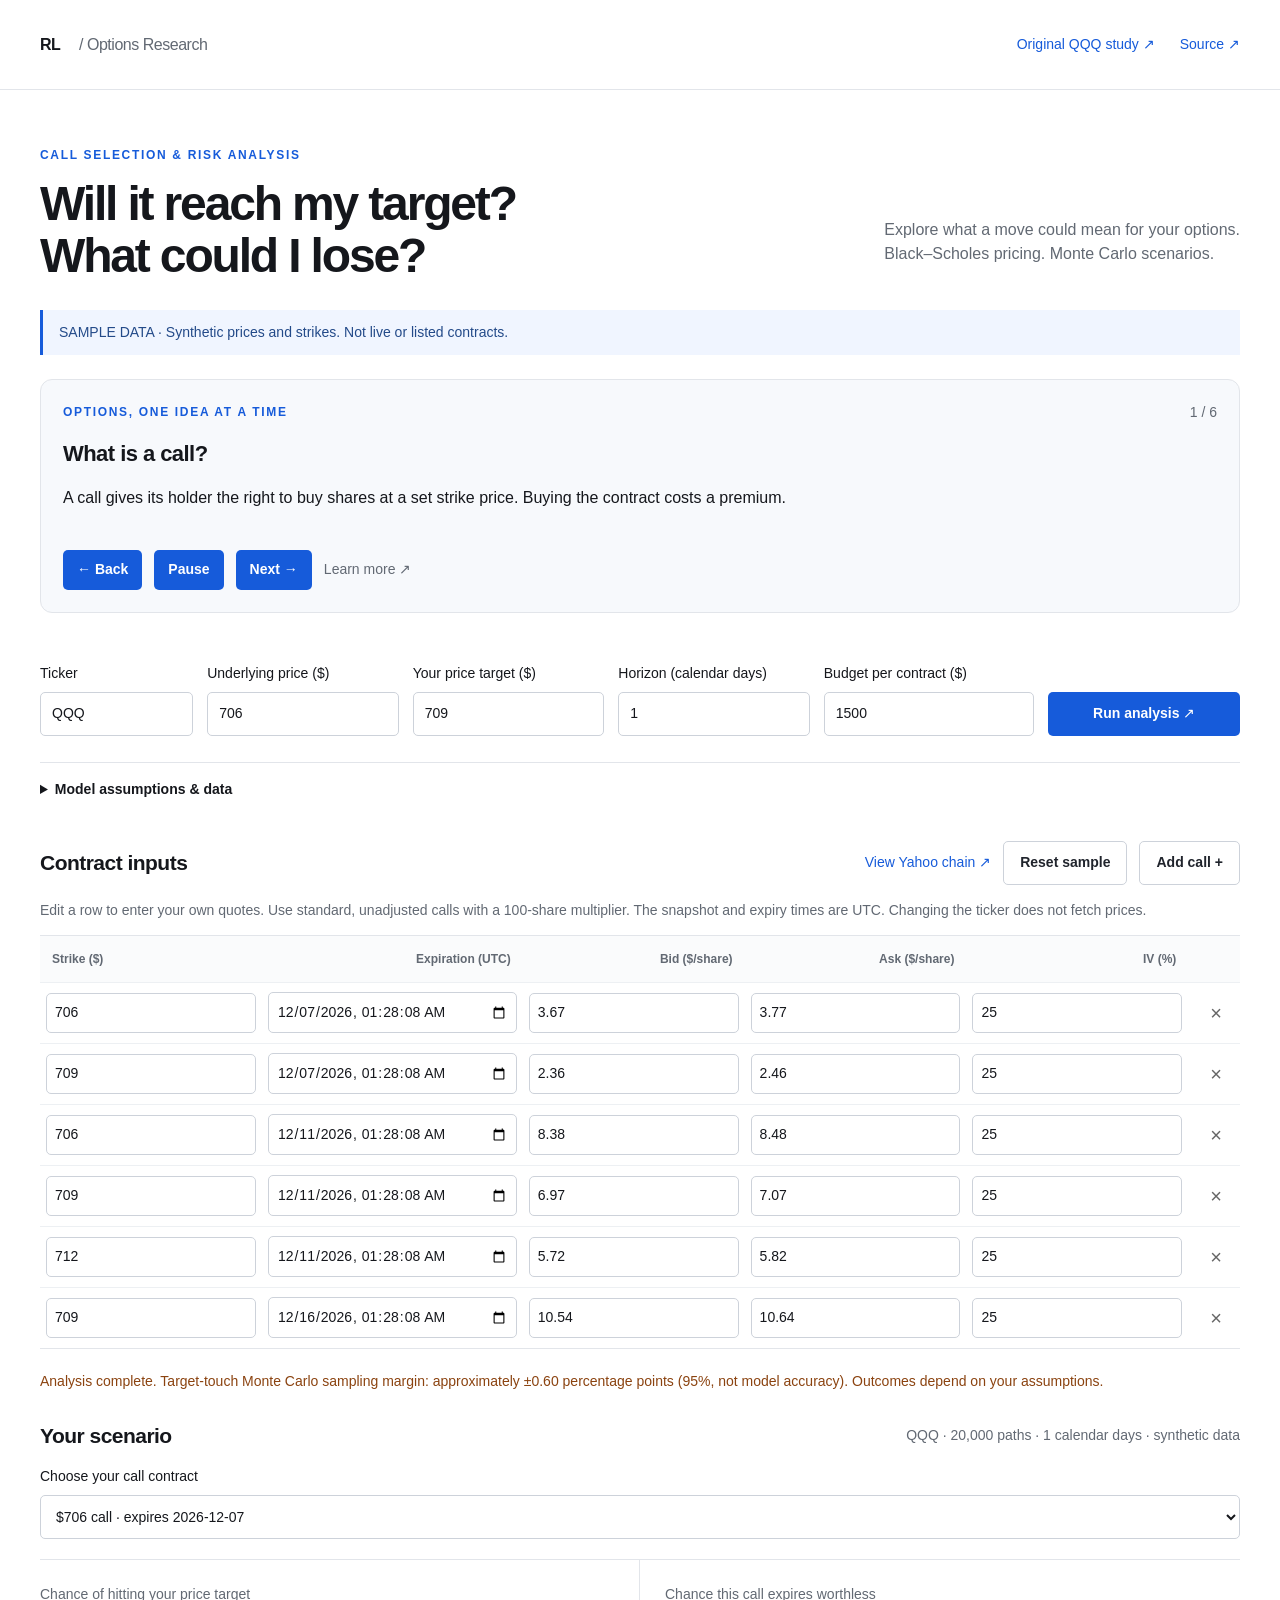
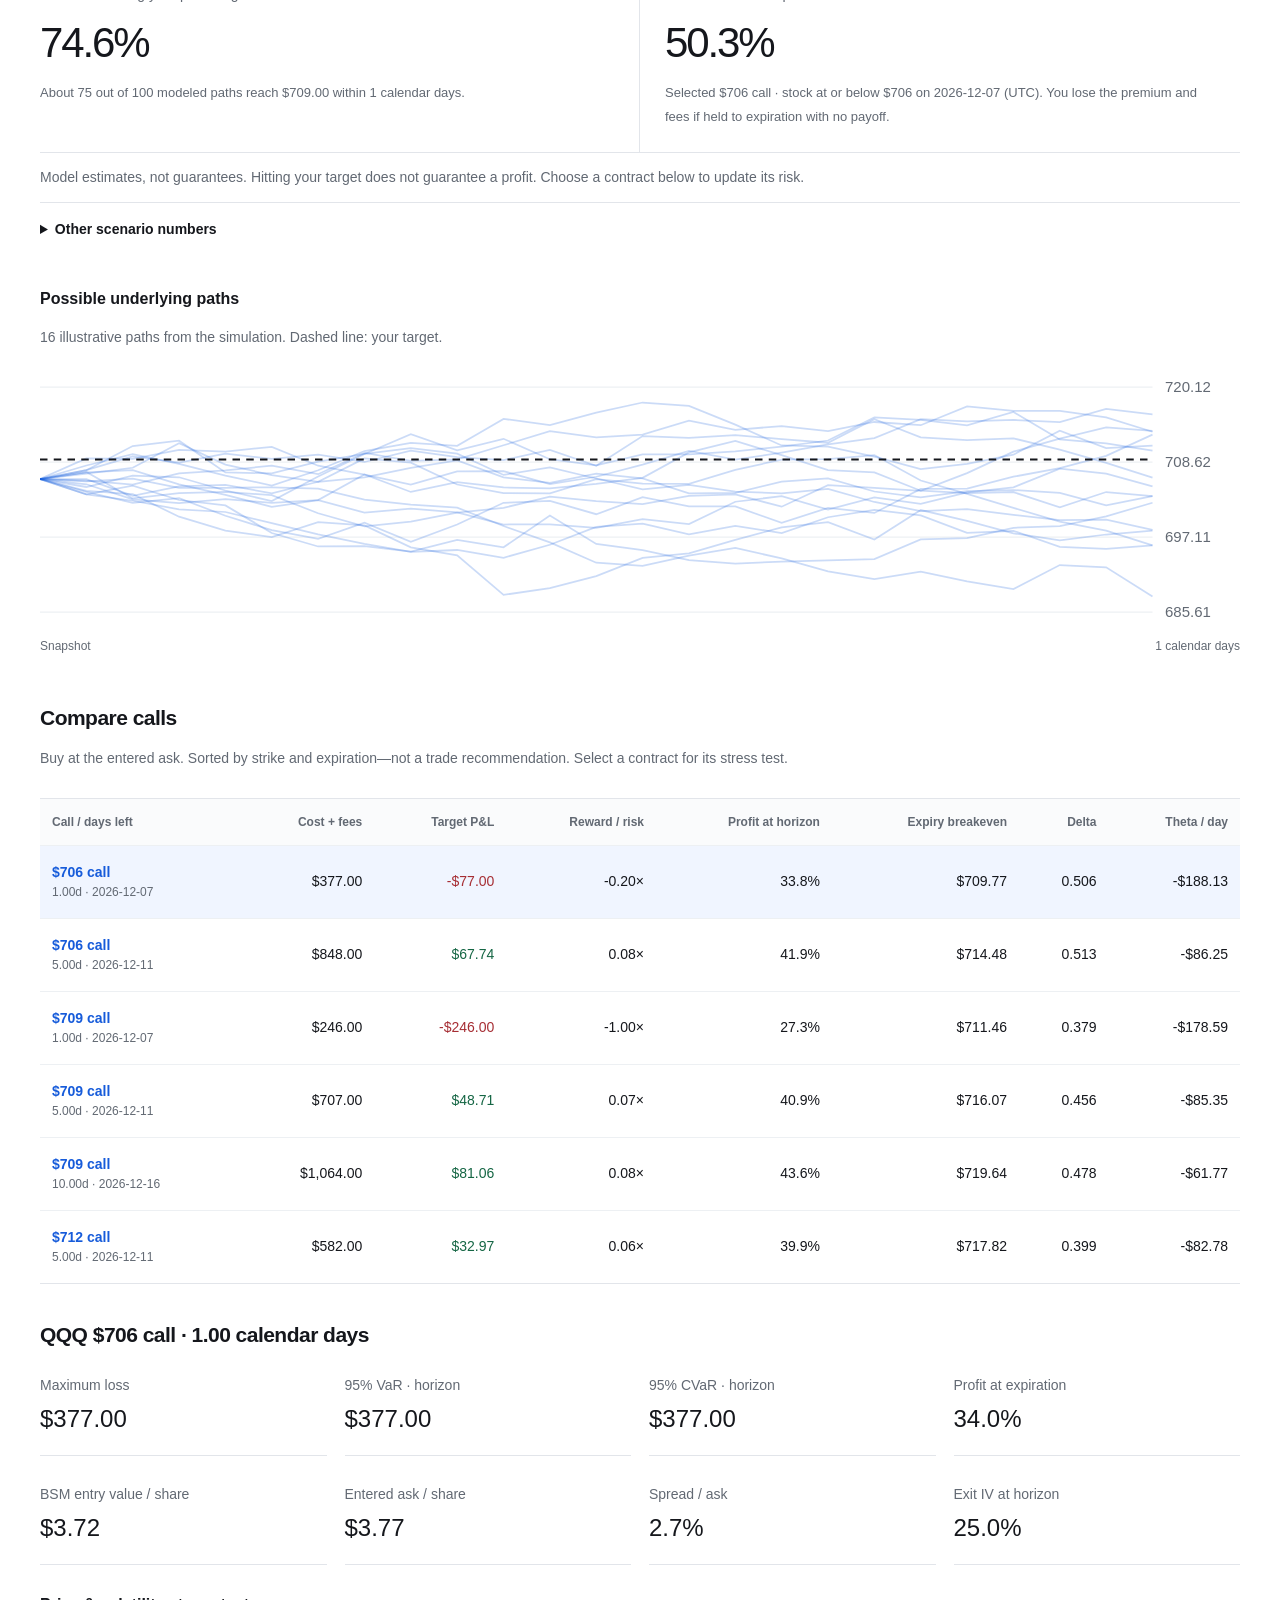
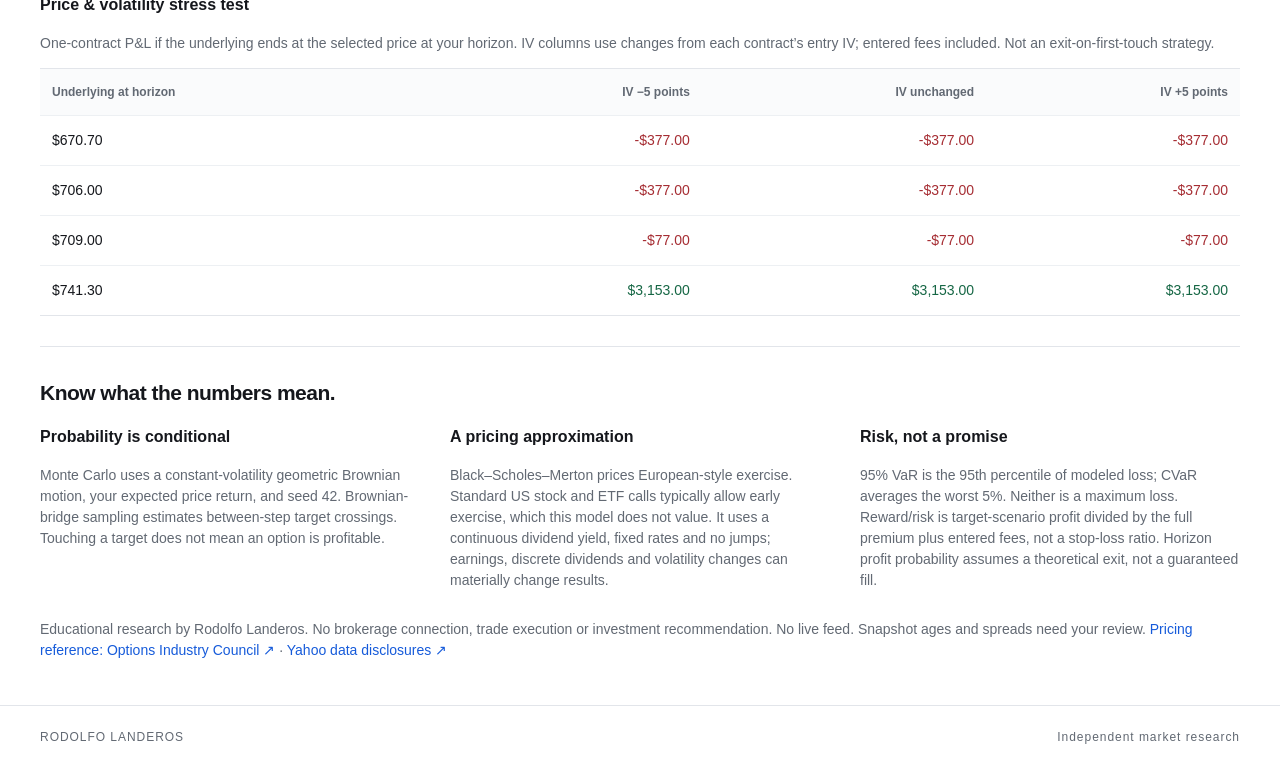
==== commit 3d78d8ac: "Remove CSV upload flow from beginner dashboard" ====
--- a/docs/index.html
+++ b/docs/index.html
@@ -206,34 +206,6 @@
             <tbody id="contracts"></tbody>
           </table>
         </div>
-        <details>
-          <summary>Import quotes from CSV</summary>
-          <p>
-            Copy quotes into this format or upload a CSV. No automatic Yahoo connection is active.
-            Imported values are not independently verified. Files stay in your browser.
-          </p>
-          <p class="muted">
-            Required columns: symbol, spot, quote_time, expiry, strike, bid, ask, iv_pct. Use ISO
-            UTC timestamps ending in Z; all rows must have the same ticker, spot and snapshot. IV is
-            a percentage: 25 means 25%.
-          </p>
-          <textarea
-            id="csv"
-            rows="5"
-            aria-label="CSV quote data"
-            spellcheck="false"
-            placeholder="symbol,spot,quote_time,expiry,strike,bid,ask,iv_pct"
-          ></textarea>
-          <div class="actions">
-            <input
-              id="upload"
-              type="file"
-              accept=".csv,text/csv"
-              aria-label="Upload quote CSV"
-            /><button id="import" class="quiet">Import CSV</button
-            ><button id="template" class="quiet">Download sample CSV</button>
-          </div>
-        </details>
       </section>
       <p id="message" role="status" aria-live="polite"></p>
       <section id="results" aria-label="Analysis results" hidden>
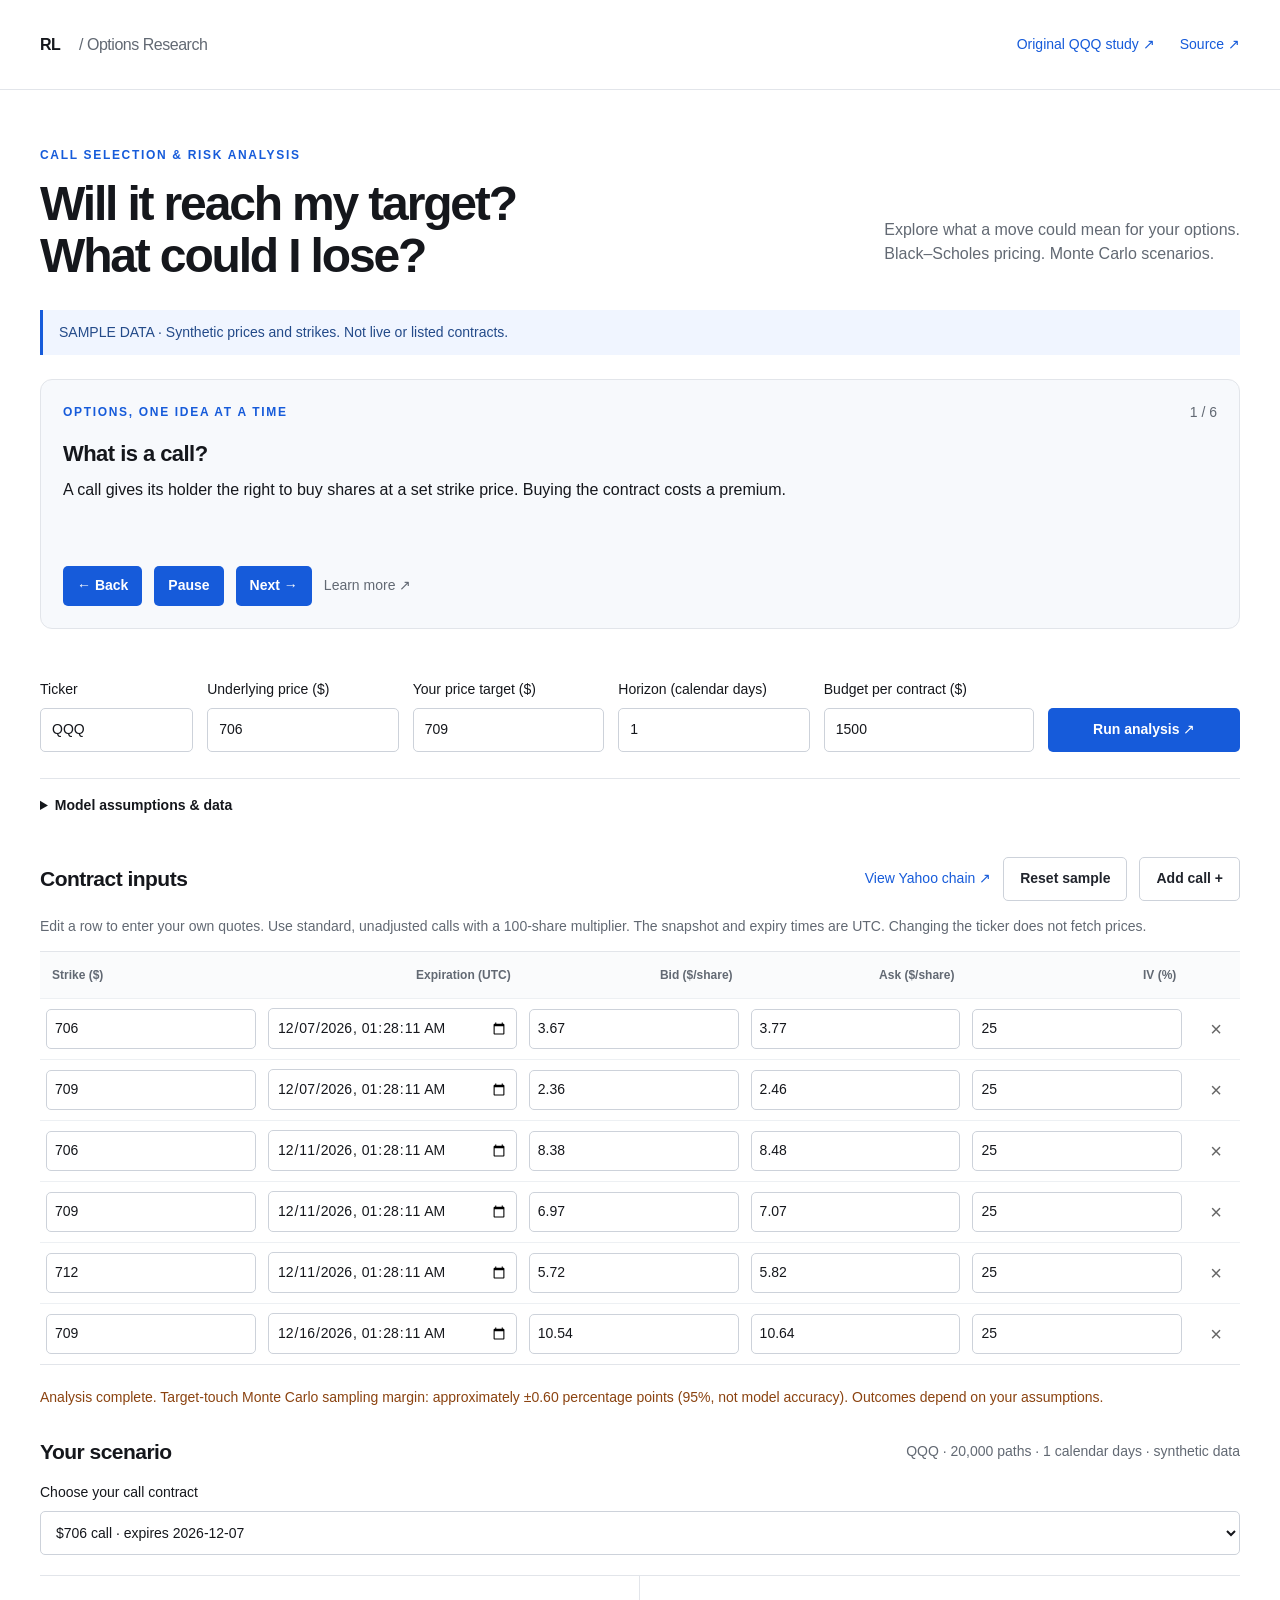
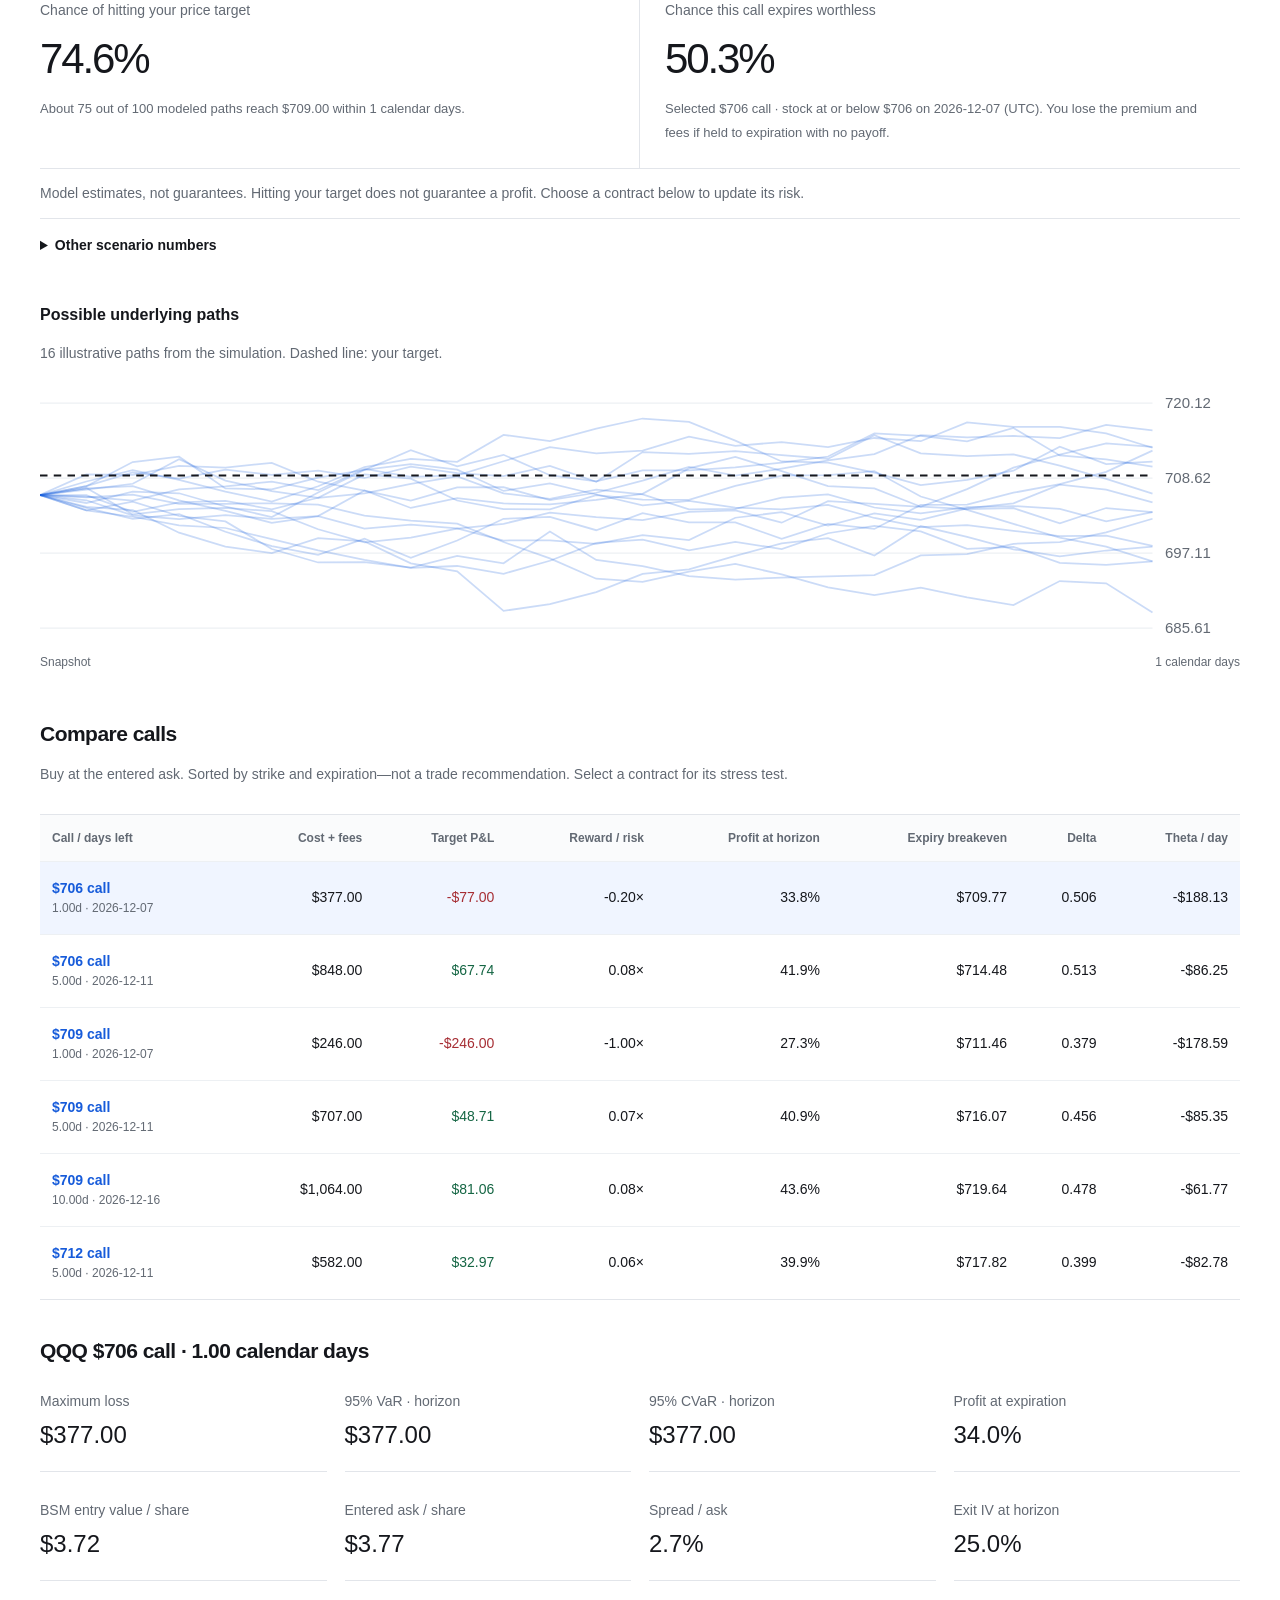
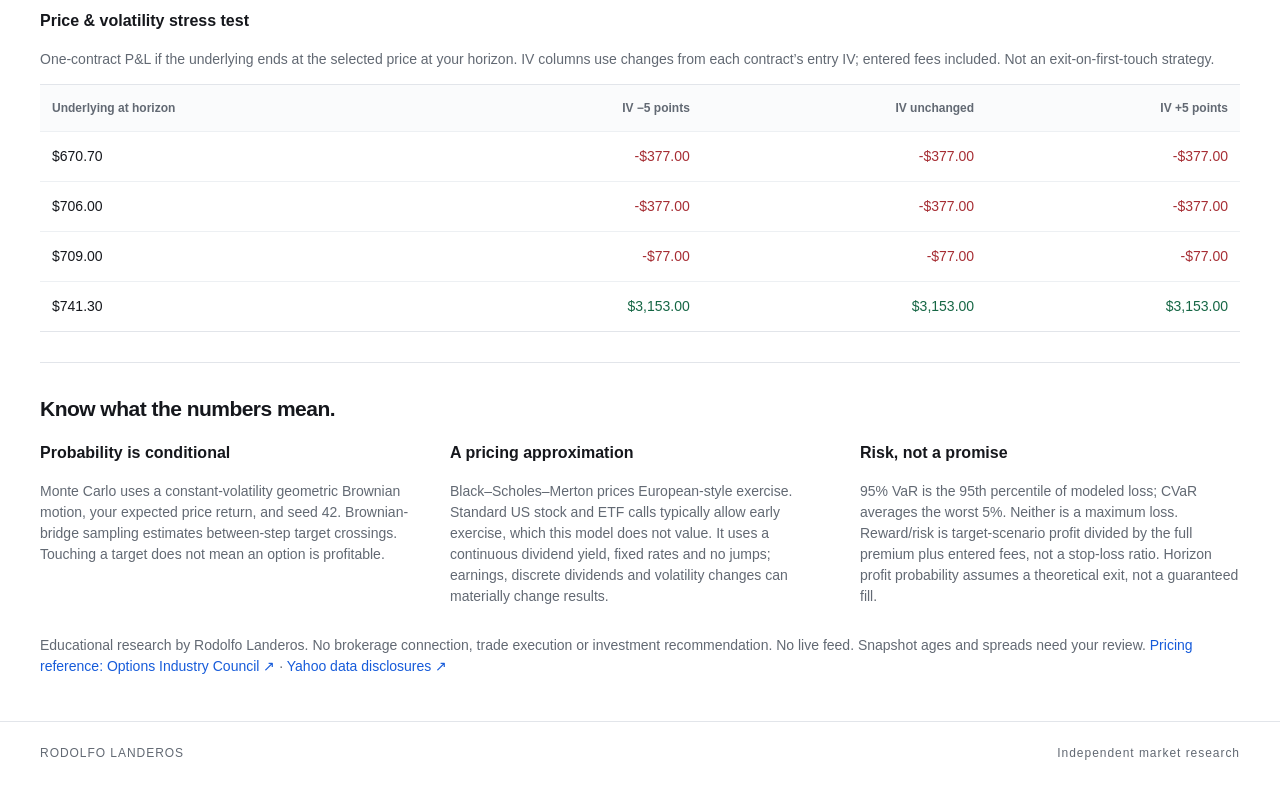
==== commit 6a97f617: "Animate education cards with smooth sliding transitions" ====
--- a/docs/index.html
+++ b/docs/index.html
@@ -34,7 +34,7 @@
       </div>
       <section class="lesson" aria-label="Options basics" aria-roledescription="carousel">
         <div class="lesson-top"><span class="eyebrow">OPTIONS, ONE IDEA AT A TIME</span><span id="lesson-count"></span></div>
-        <h2 id="lesson-title"></h2><p id="lesson-text"></p>
+        <div id="lesson-stage" class="lesson-stage"><div class="lesson-card"><h2 id="lesson-title"></h2><p id="lesson-text"></p></div></div>
         <div class="lesson-actions"><button type="button" id="lesson-prev" aria-label="Previous lesson">← Back</button><button type="button" id="lesson-pause">Pause</button><button type="button" id="lesson-next" aria-label="Next lesson">Next →</button><a href="https://www.optionseducation.org/strategies/all-strategies/long-call" target="_blank" rel="noreferrer">Learn more ↗</a></div>
       </section>
       <form id="scenario">
--- a/docs/style.css
+++ b/docs/style.css
@@ -15,7 +15,9 @@
 .lesson { margin: 24px 0; padding: 22px; border: 1px solid var(--line); border-radius: 12px; background: #f7f9fc; }
 .lesson-top, .lesson-actions { display: flex; flex-wrap: wrap; align-items: center; gap: 12px; justify-content: space-between; }
 .lesson h2 { font-size: 22px; margin: 14px 0 8px; }
-.lesson > p { min-height: 3em; max-width: 850px; }
+.lesson-stage { display: grid; overflow: hidden; }
+.lesson-card { grid-area: 1 / 1; min-width: 0; }
+.lesson-card p { min-height: 4.5em; max-width: 850px; margin: 0; }
 .lesson-actions { justify-content: flex-start; margin-top: 16px; }
 .lesson-actions button { padding: 8px 14px; min-height: 40px; }
 .lesson-actions a, #lesson-count { font-size: 14px; color: var(--muted); }
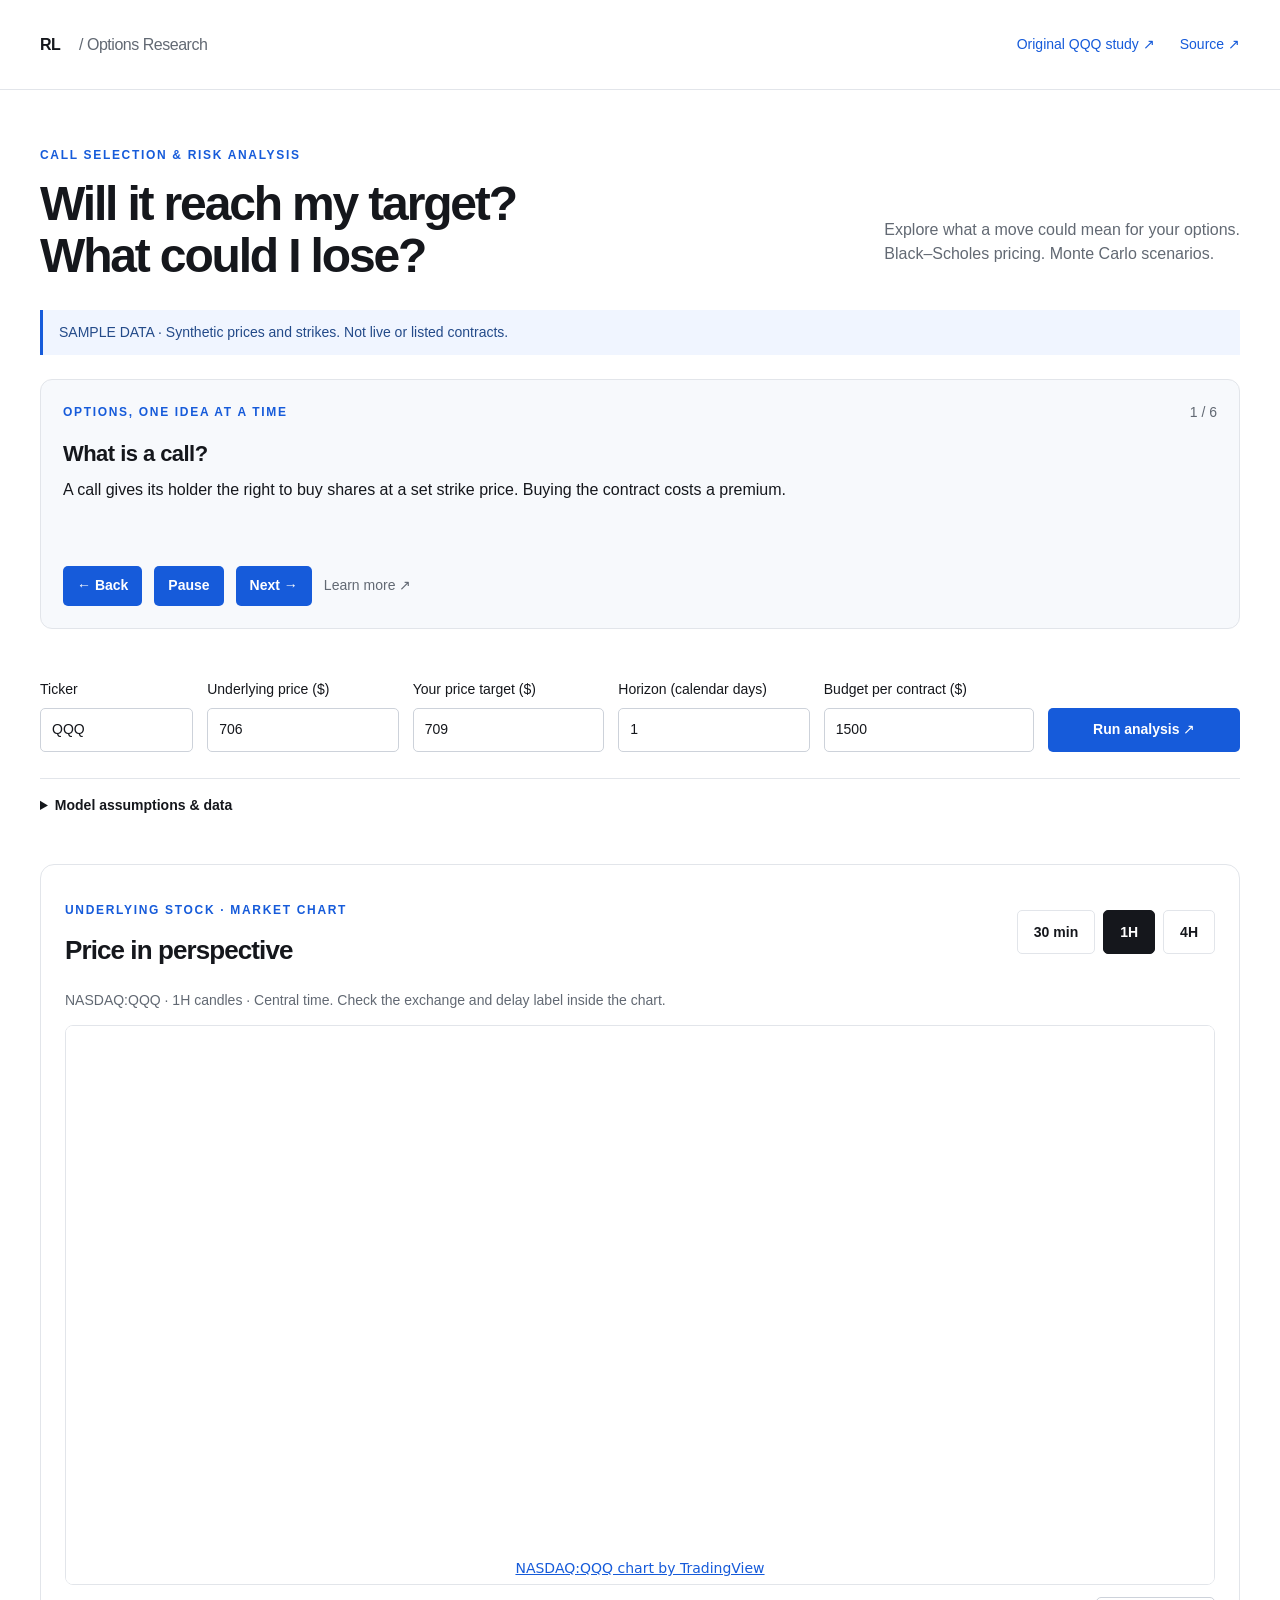
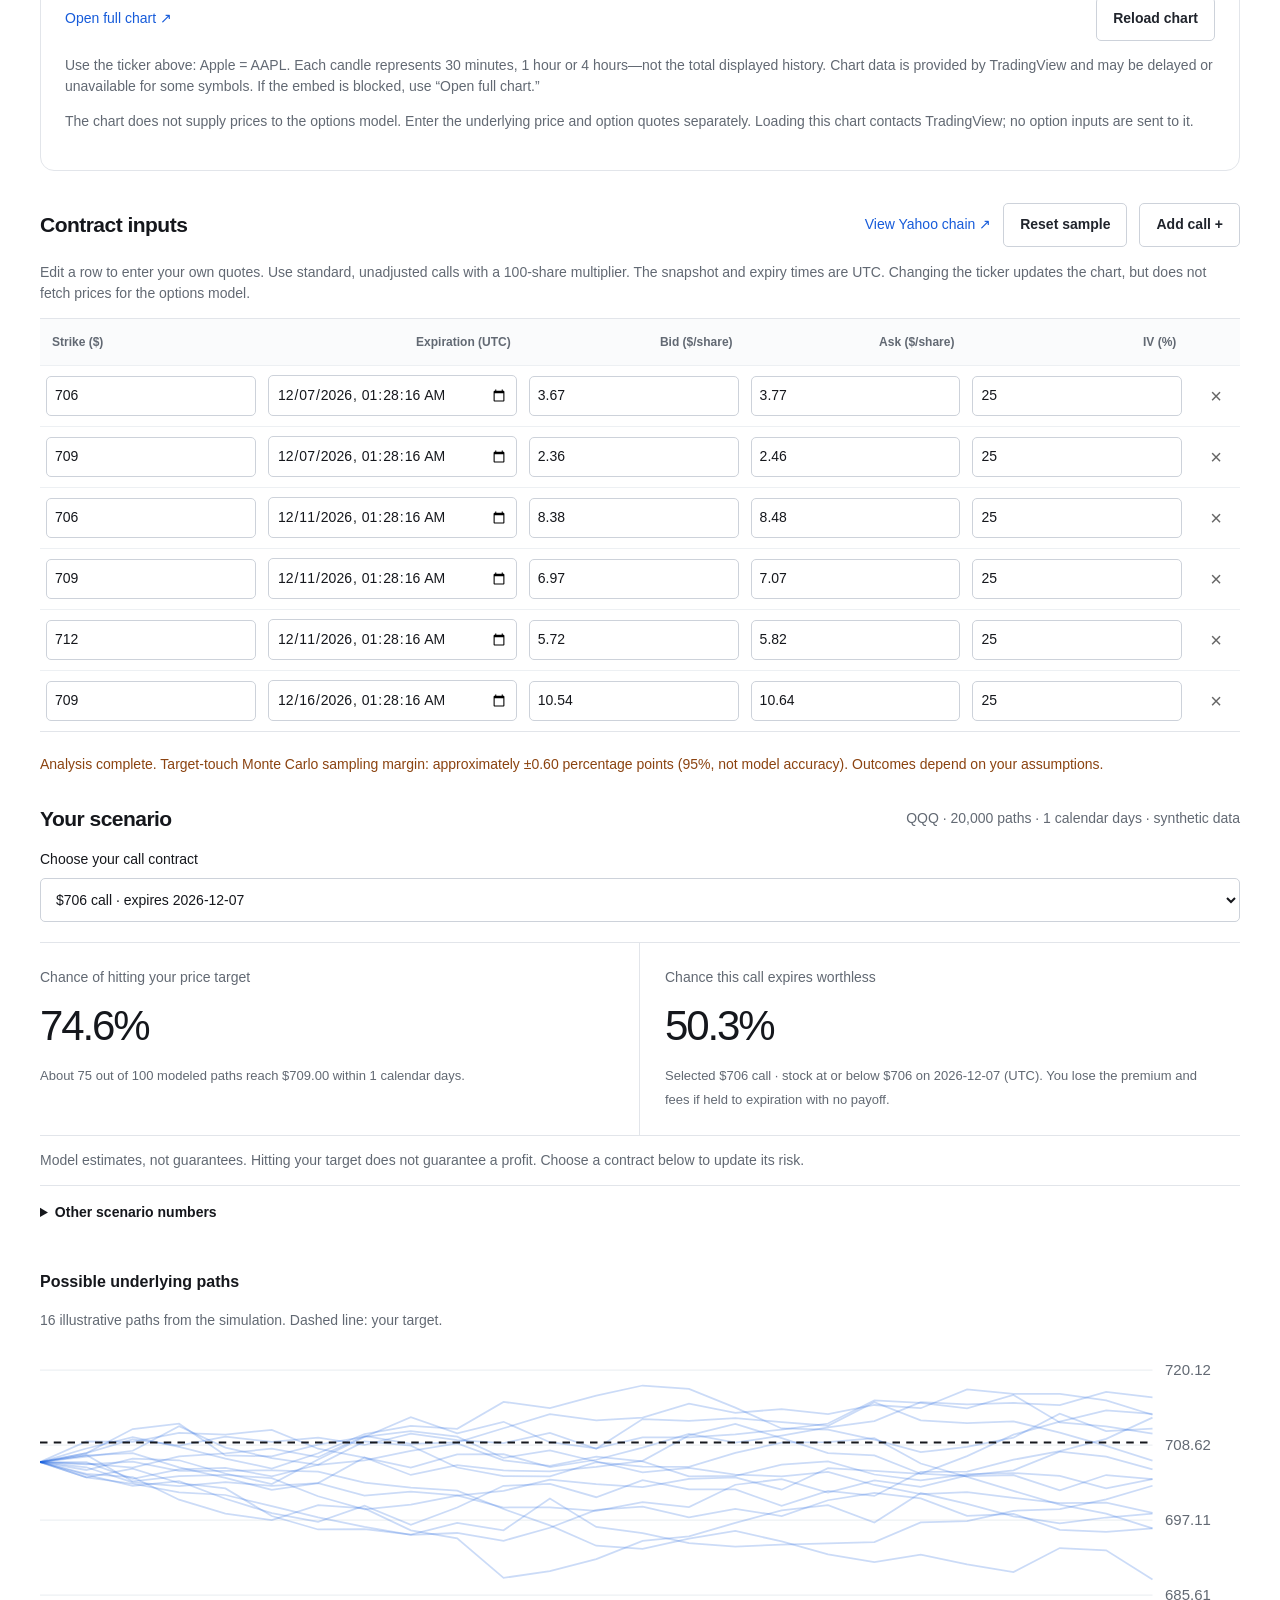
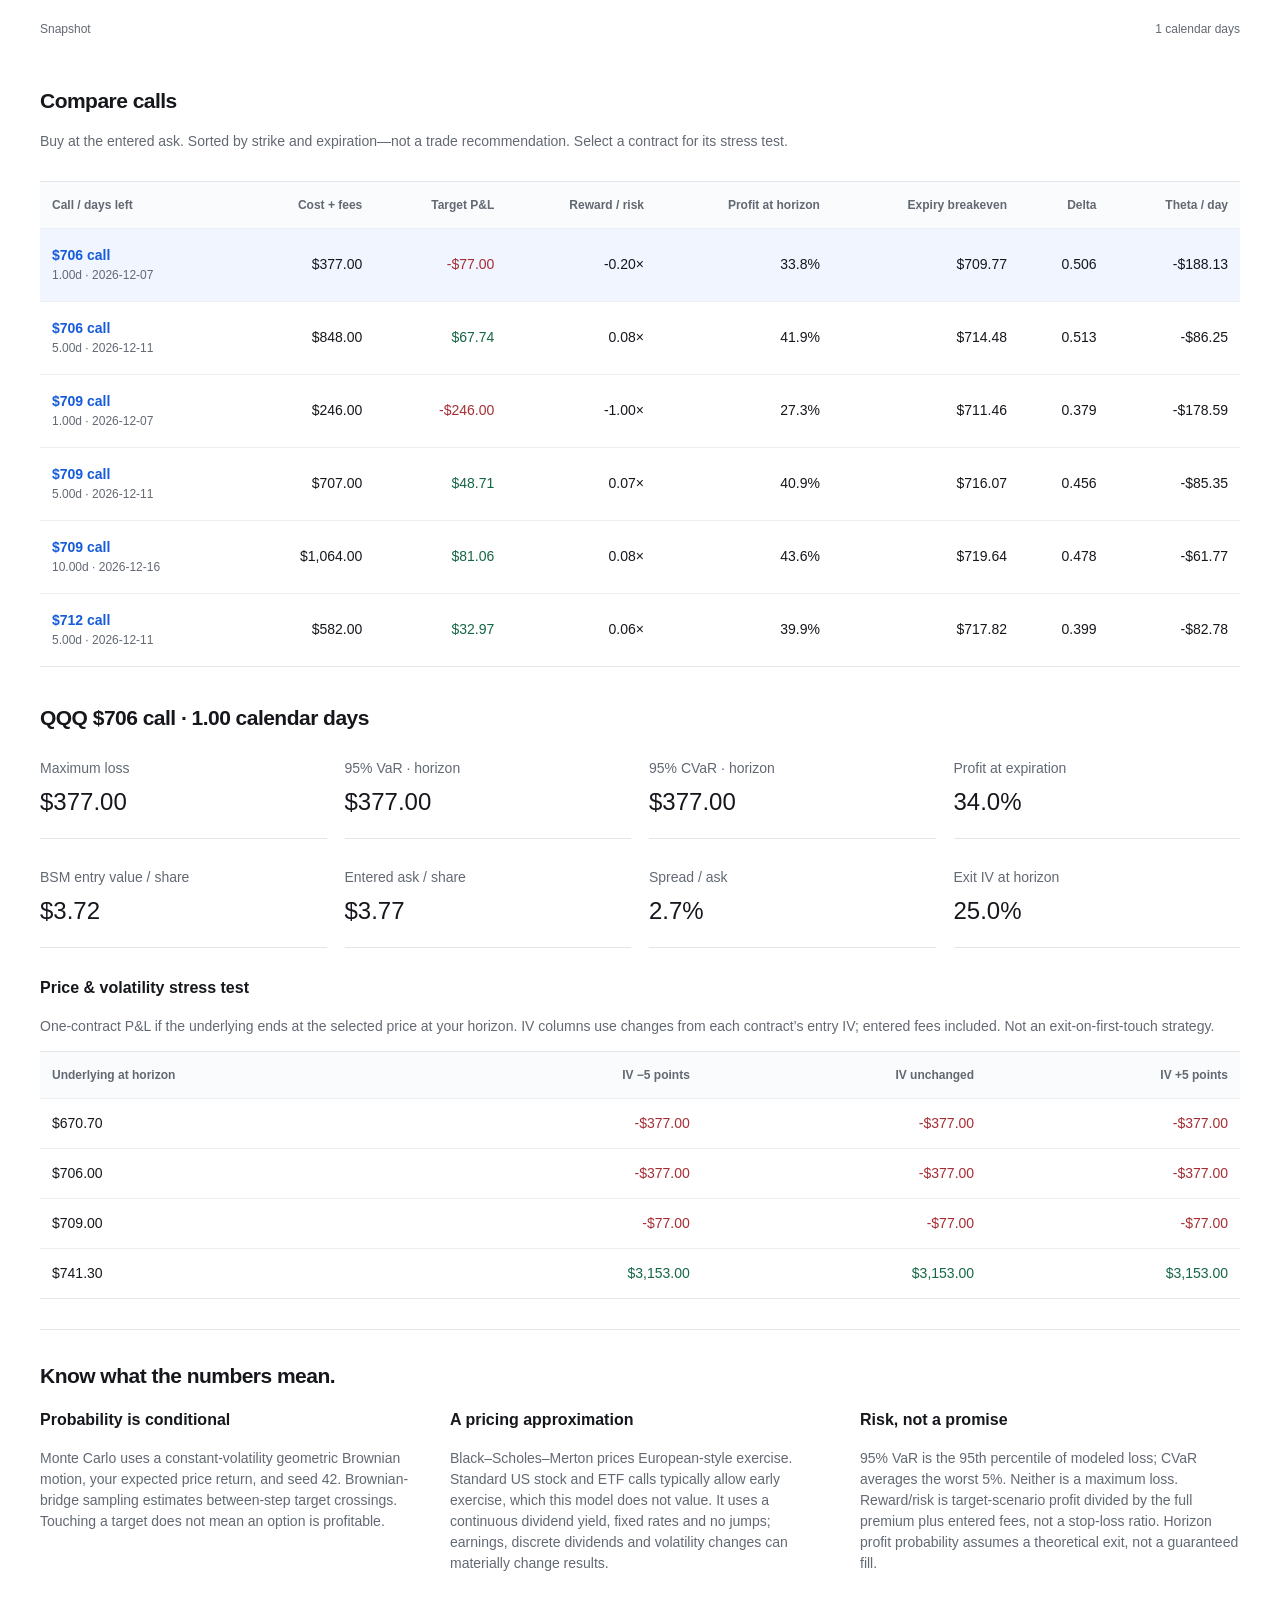
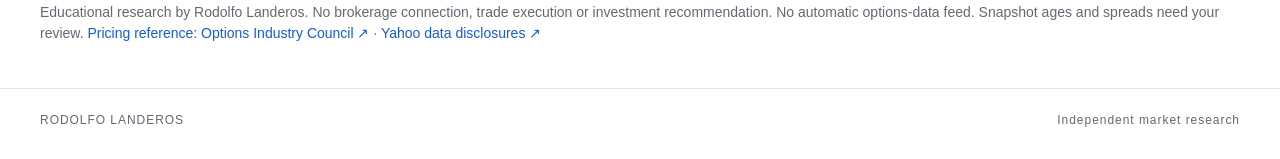
==== commit 367367ed: "Add ticker-linked candlestick chart with 30m 1h and 4h intervals" ====
--- a/docs/index.html
+++ b/docs/index.html
@@ -169,6 +169,21 @@
           </p>
         </details>
       </form>
+      <section class="candles" aria-labelledby="candle-heading">
+        <div class="candle-heading-row">
+          <div><p class="eyebrow">UNDERLYING STOCK · MARKET CHART</p><h2 id="candle-heading">Price in perspective</h2></div>
+          <div class="candle-intervals" role="group" aria-label="Candlestick interval">
+            <button type="button" data-candle-interval="30" aria-pressed="false">30 min</button>
+            <button type="button" data-candle-interval="60" aria-pressed="true">1H</button>
+            <button type="button" data-candle-interval="240" aria-pressed="false">4H</button>
+          </div>
+        </div>
+        <p id="candle-status" class="muted" role="status">Loading the selected ticker’s chart…</p>
+        <div id="candle-chart"></div>
+        <div class="candle-footer"><a id="candle-link" href="https://www.tradingview.com/chart/?symbol=NASDAQ%3AQQQ&amp;interval=60" target="_blank" rel="noopener noreferrer">Open full chart ↗</a><button type="button" id="candle-reload" class="quiet">Reload chart</button></div>
+        <p class="muted">Use the ticker above: Apple = AAPL. Each candle represents 30 minutes, 1 hour or 4 hours—not the total displayed history. Chart data is provided by TradingView and may be delayed or unavailable for some symbols. If the embed is blocked, use “Open full chart.”</p>
+        <p class="muted">The chart does not supply prices to the options model. Enter the underlying price and option quotes separately. Loading this chart contacts TradingView; no option inputs are sent to it.</p>
+      </section>
       <section class="data-panel">
         <div class="section-heading">
           <h2>Contract inputs</h2>
@@ -185,8 +200,8 @@
         </div>
         <p class="muted">
           Edit a row to enter your own quotes. Use standard, unadjusted calls with a 100-share
-          multiplier. The snapshot and expiry times are UTC. Changing the ticker does not fetch
-          prices.
+          multiplier. The snapshot and expiry times are UTC. Changing the ticker updates the chart,
+          but does not fetch prices for the options model.
         </p>
         <div class="table-wrap">
           <table class="inputs">
@@ -335,7 +350,7 @@
         </div>
         <p class="muted">
           Educational research by Rodolfo Landeros. No brokerage connection, trade execution or
-          investment recommendation. No live feed. Snapshot ages and spreads need your review.
+          investment recommendation. No automatic options-data feed. Snapshot ages and spreads need your review.
           <a
             href="https://www.optionseducation.org/advancedconcepts/black-scholes-formula"
             target="_blank"
--- a/docs/style.css
+++ b/docs/style.css
@@ -12,6 +12,17 @@
   --muted: #626973;
   --line: #e2e5ea;
 }
+.candles { margin: 32px 0; padding: 24px; border: 1px solid var(--line); border-radius: 14px; }
+.candle-heading-row, .candle-footer { display:flex; flex-wrap:wrap; gap:16px; justify-content:space-between; align-items:center; }
+.candles h2 { margin:6px 0; font-size:26px; letter-spacing:-.035em; }
+.candle-intervals { display:flex; gap:8px; }
+.candle-intervals button { min-height:44px; padding:9px 16px; background:white; color:#15171c; border:1px solid var(--line); }
+.candle-intervals button[aria-pressed="true"] { background:#15171c; color:white; border-color:#15171c; }
+#candle-chart { width:100%; height:560px; background:#fafbfc; border:1px solid var(--line); border-radius:8px; overflow:hidden; }
+#candle-chart iframe { display:block; height:100%; width:100%; border:0; }
+.candle-footer { margin-top:12px; font-size:14px; }
+.candles .muted { font-size:14px; }
+@media(max-width:650px) { .candles { padding:14px; } #candle-chart { height:440px; } }
 .lesson { margin: 24px 0; padding: 22px; border: 1px solid var(--line); border-radius: 12px; background: #f7f9fc; }
 .lesson-top, .lesson-actions { display: flex; flex-wrap: wrap; align-items: center; gap: 12px; justify-content: space-between; }
 .lesson h2 { font-size: 22px; margin: 14px 0 8px; }
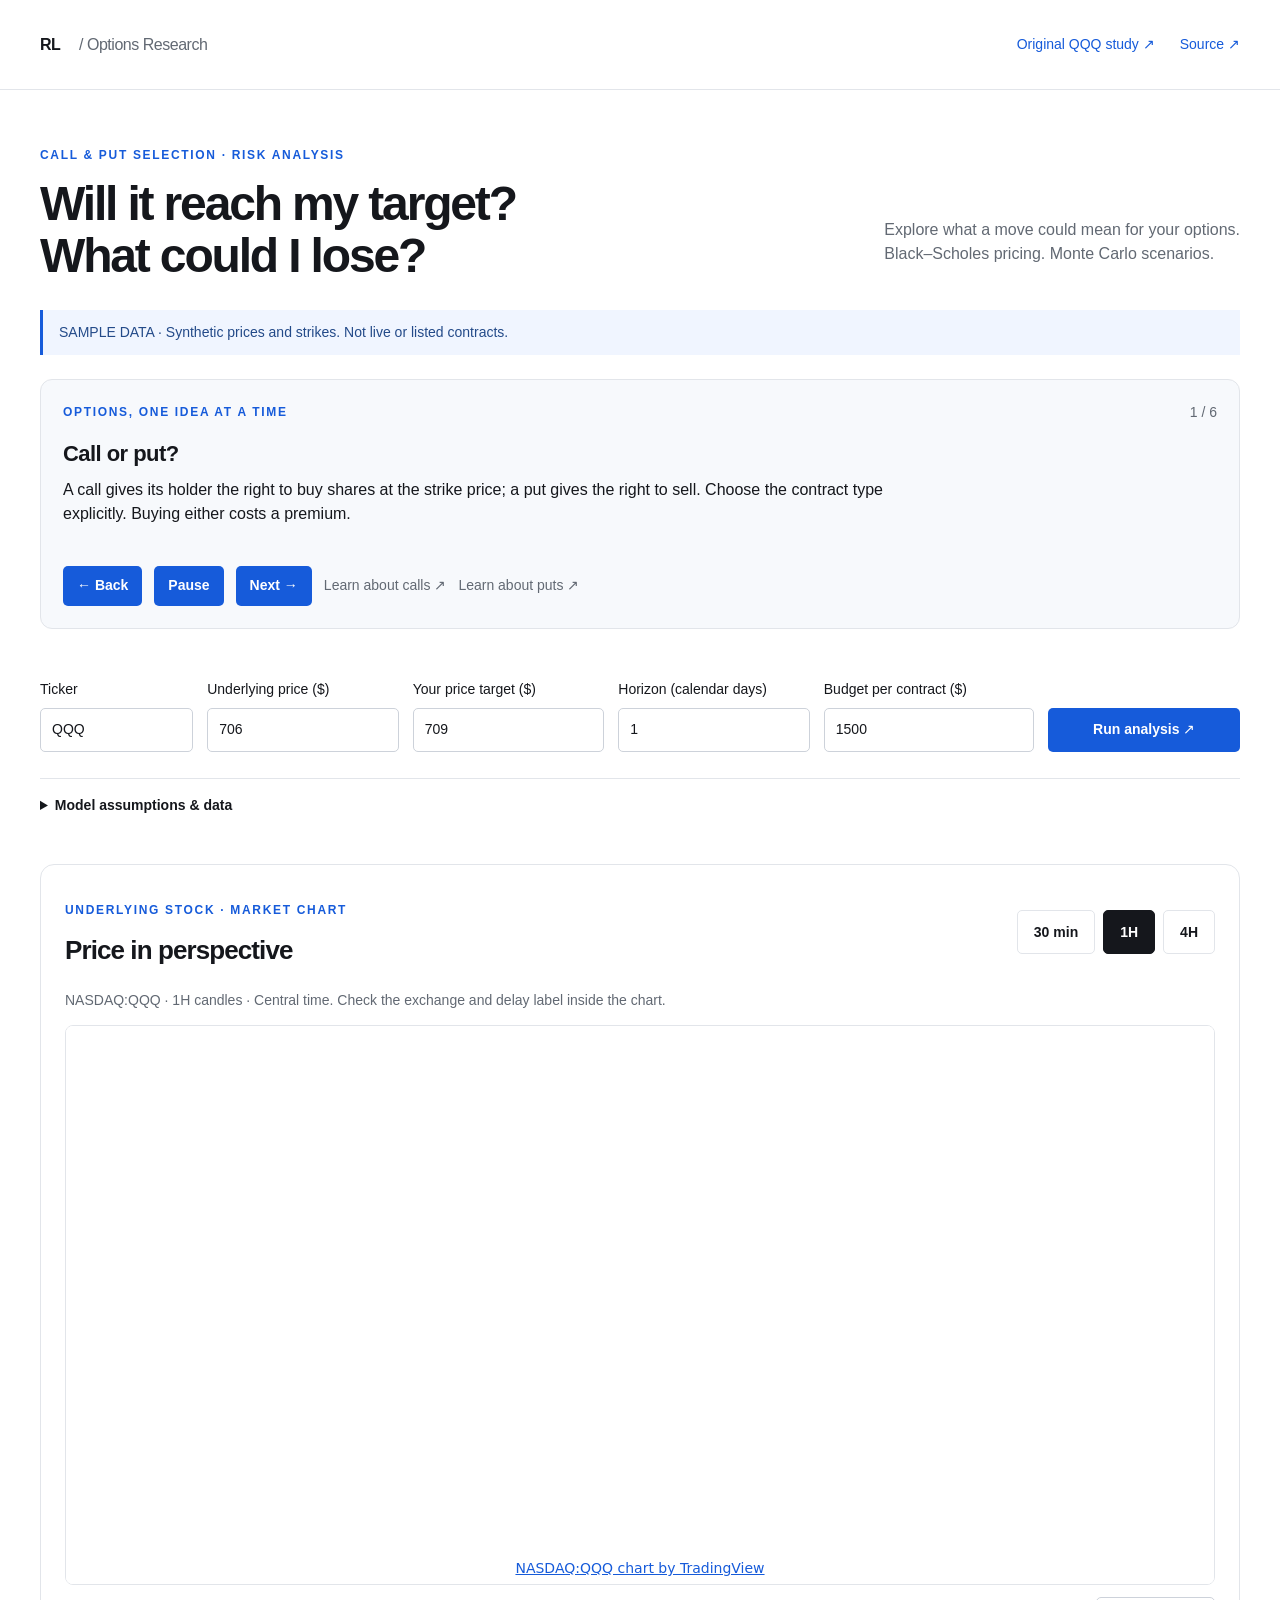
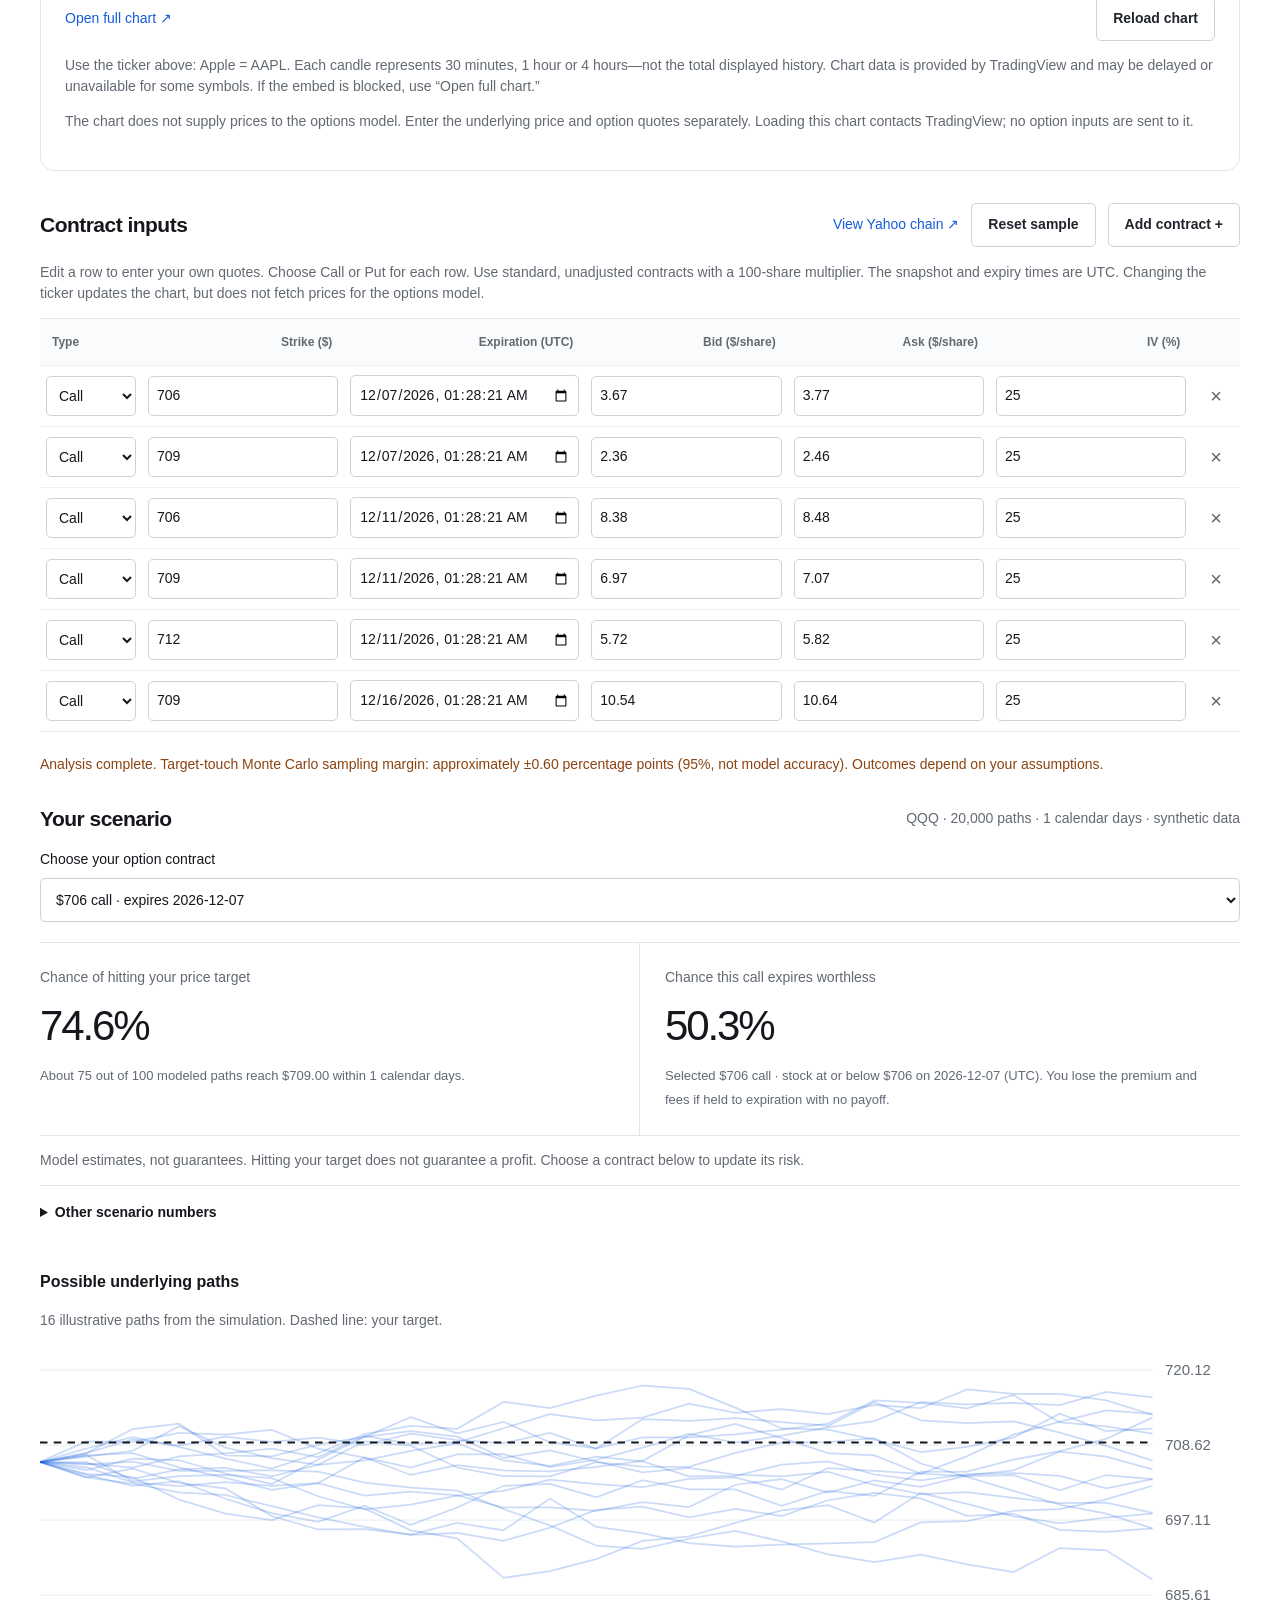
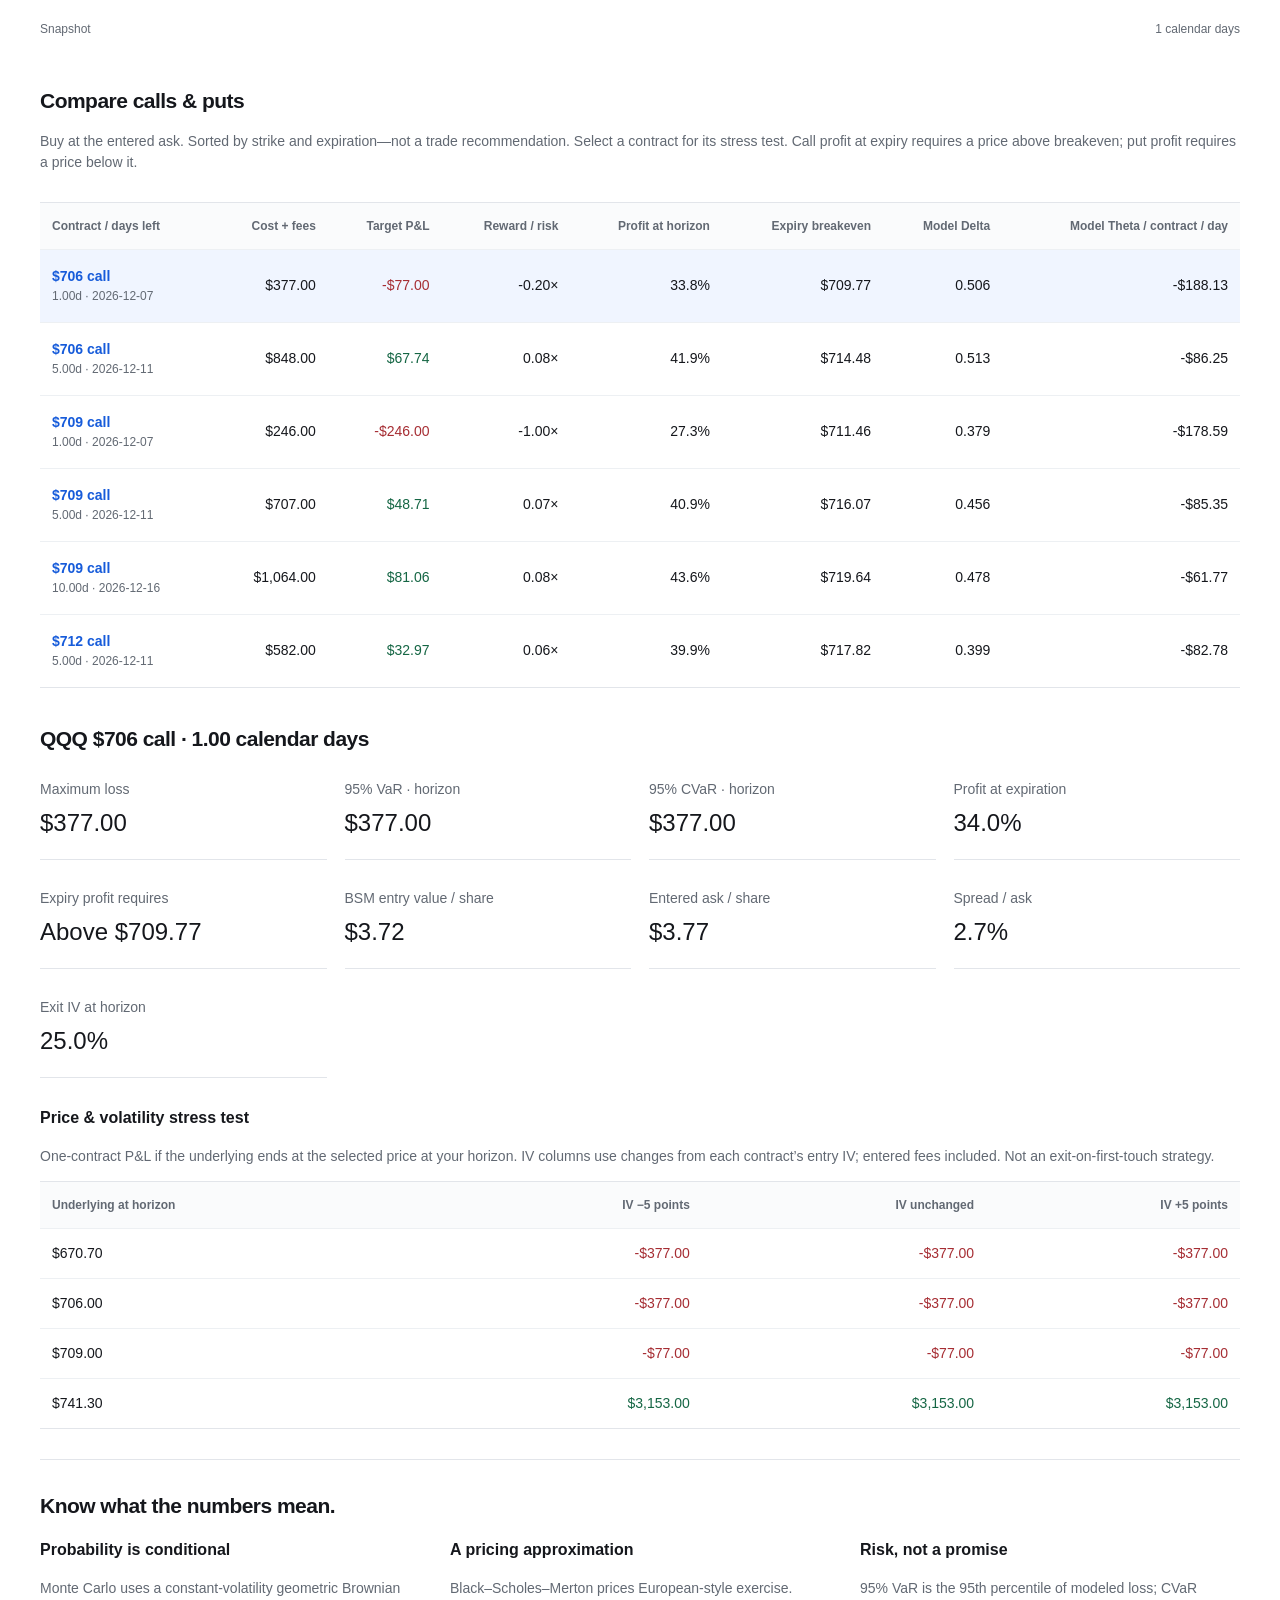
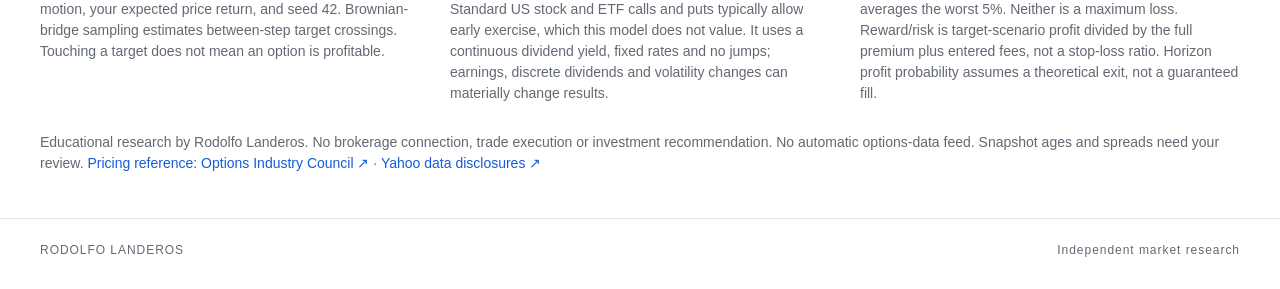
==== commit 45ca4d35: "Add explicit call and put contract support with risk and payoff tests" ====
--- a/docs/index.html
+++ b/docs/index.html
@@ -5,7 +5,7 @@
     <meta name="viewport" content="width=device-width,initial-scale=1" />
     <meta
       name="description"
-      content="Compare call-option costs, target scenarios and modeled risk with Black–Scholes and Monte Carlo simulation."
+      content="Compare call and put option costs, target scenarios and modeled risk with Black–Scholes and Monte Carlo simulation."
     />
     <title>Options Research | Rodolfo Landeros</title>
     <link rel="stylesheet" href="style.css" />
@@ -21,7 +21,7 @@
     <main>
       <div class="heading">
         <div>
-          <p class="eyebrow">CALL SELECTION & RISK ANALYSIS</p>
+          <p class="eyebrow">CALL & PUT SELECTION · RISK ANALYSIS</p>
           <h1>Will it reach my target?<br />What could I lose?</h1>
         </div>
         <p class="intro">
@@ -35,7 +35,7 @@
       <section class="lesson" aria-label="Options basics" aria-roledescription="carousel">
         <div class="lesson-top"><span class="eyebrow">OPTIONS, ONE IDEA AT A TIME</span><span id="lesson-count"></span></div>
         <div id="lesson-stage" class="lesson-stage"><div class="lesson-card"><h2 id="lesson-title"></h2><p id="lesson-text"></p></div></div>
-        <div class="lesson-actions"><button type="button" id="lesson-prev" aria-label="Previous lesson">← Back</button><button type="button" id="lesson-pause">Pause</button><button type="button" id="lesson-next" aria-label="Next lesson">Next →</button><a href="https://www.optionseducation.org/strategies/all-strategies/long-call" target="_blank" rel="noreferrer">Learn more ↗</a></div>
+        <div class="lesson-actions"><button type="button" id="lesson-prev" aria-label="Previous lesson">← Back</button><button type="button" id="lesson-pause">Pause</button><button type="button" id="lesson-next" aria-label="Next lesson">Next →</button><a href="https://www.optionseducation.org/strategies/all-strategies/long-call" target="_blank" rel="noreferrer">Learn about calls ↗</a><a href="https://www.optionseducation.org/strategies/all-strategies/long-put" target="_blank" rel="noreferrer">Learn about puts ↗</a></div>
       </section>
       <form id="scenario">
         <section class="controls" aria-label="Scenario inputs">
@@ -195,21 +195,22 @@
               rel="noopener noreferrer"
               >View Yahoo chain ↗</a
             ><button id="demo" class="quiet">Reset sample</button
-            ><button id="add" class="quiet">Add call +</button>
+            ><button id="add" class="quiet">Add contract +</button>
           </div>
         </div>
         <p class="muted">
-          Edit a row to enter your own quotes. Use standard, unadjusted calls with a 100-share
+          Edit a row to enter your own quotes. Choose Call or Put for each row. Use standard, unadjusted contracts with a 100-share
           multiplier. The snapshot and expiry times are UTC. Changing the ticker updates the chart,
           but does not fetch prices for the options model.
         </p>
         <div class="table-wrap">
           <table class="inputs">
             <caption class="sr-only">
-              Editable call contract inputs
+              Editable call and put contract inputs
             </caption>
             <thead>
               <tr>
+                <th>Type</th>
                 <th>Strike ($)</th>
                 <th>Expiration (UTC)</th>
                 <th>Bid ($/share)</th>
@@ -228,14 +229,14 @@
           <h2>Your scenario</h2>
           <span id="result-label" class="muted"></span>
         </div>
-        <label>Choose your call contract <select id="beginner-contract" aria-label="Choose call for worthless probability"></select></label>
+        <label>Choose your option contract <select id="beginner-contract" aria-label="Choose contract for worthless probability"></select></label>
         <div class="metrics">
           <div>
             <p>Chance of hitting your price target</p>
             <strong id="touch">—</strong><small id="touch-explanation">Estimated chance within your chosen time</small>
           </div>
           <div>
-            <p>Chance this call expires worthless</p>
+            <p id="worthless-label">Chance this option expires worthless</p>
             <strong id="worthless">—</strong><small id="worthless-explanation"></small>
           </div>
         </div>
@@ -267,28 +268,28 @@
         </div>
         <div class="section-heading">
           <div>
-            <h2>Compare calls</h2>
+            <h2>Compare calls & puts</h2>
             <p class="muted">
               Buy at the entered ask. Sorted by strike and expiration—not a trade recommendation.
-              Select a contract for its stress test.
+              Select a contract for its stress test. Call profit at expiry requires a price above breakeven; put profit requires a price below it.
             </p>
           </div>
         </div>
         <div class="table-wrap">
           <table class="comparison">
             <caption class="sr-only">
-              Call option risk and reward comparison
+              Call and put option risk and reward comparison
             </caption>
             <thead>
               <tr>
-                <th>Call / days left</th>
+                <th>Contract / days left</th>
                 <th>Cost + fees</th>
                 <th>Target P&L</th>
                 <th>Reward / risk</th>
                 <th>Profit at horizon</th>
                 <th>Expiry breakeven</th>
-                <th>Delta</th>
-                <th>Theta / day</th>
+                <th>Model Delta</th>
+                <th>Model Theta / contract / day</th>
               </tr>
             </thead>
             <tbody id="comparison"></tbody>
@@ -332,7 +333,7 @@
           <div>
             <h3>A pricing approximation</h3>
             <p>
-              Black–Scholes–Merton prices European-style exercise. Standard US stock and ETF calls
+              Black–Scholes–Merton prices European-style exercise. Standard US stock and ETF calls and puts
               typically allow early exercise, which this model does not value. It uses a continuous
               dividend yield, fixed rates and no jumps; earnings, discrete dividends and volatility
               changes can materially change results.
--- a/docs/style.css
+++ b/docs/style.css
@@ -264,7 +264,8 @@
 tbody tr:last-child td {
   border-bottom: 0;
 }
-.inputs input {
+.inputs input,
+.inputs select {
   font-size: 14px;
   min-width: 90px;
   padding: 8px;
@@ -273,7 +274,7 @@
 .inputs td {
   padding: 8px 6px;
 }
-.inputs td:nth-child(2) {
+.inputs td:nth-child(3) {
   min-width: 220px;
 }
 .inputs button {
